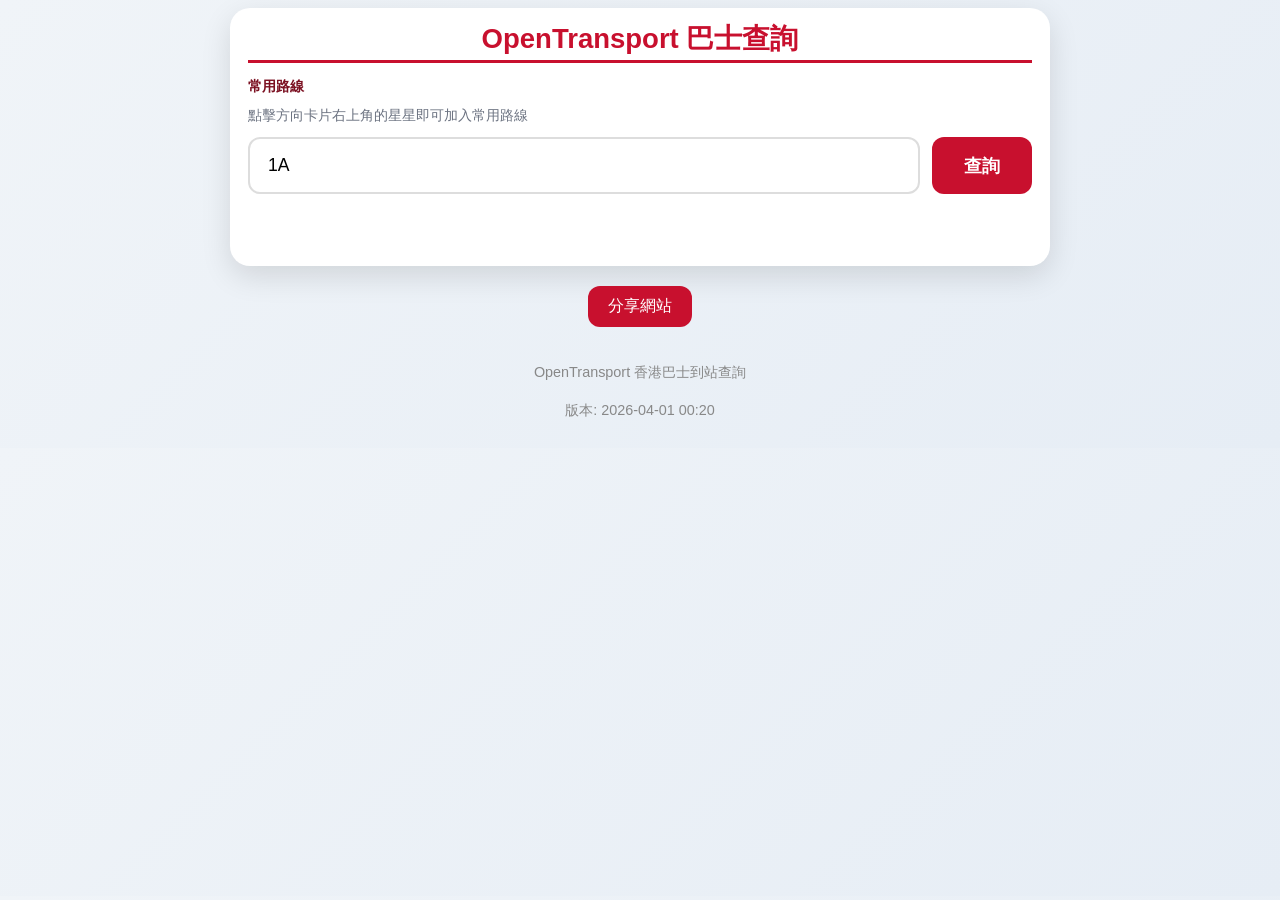
==== index.html @ a84aaad0 "階段6,大改 附近站點顯示邏輯框架全改" ====
<!DOCTYPE html>
<html lang="zh-HK">
<head>
    <meta charset="UTF-8">
    <meta name="viewport" content="width=device-width, initial-scale=1.0">
    <meta name="description" content="香港巴士到站查詢網站，支援 KMB、CTB、NLB、GMB，並提供 GPS、常用路線與站點資訊功能。">
    <meta name="keywords" content="香港巴士, KMB, CTB, NLB, GMB, 到站時間, ETA, 巴士查詢">
    <meta name="theme-color" content="#c8102e">
    <title>香港巴士到站查詢 | OpenTransport</title>

    <script>
        if (window.location.protocol !== "file:") {
            document.write('<link rel="manifest" href="manifest.json?v=20260401-0020">');
        }
    </script>
    <link rel="icon" href="https://cdn-icons-png.flaticon.com/512/3098/3098090.png" type="image/png">
    <meta name="apple-mobile-web-app-capable" content="yes">
    <meta name="apple-mobile-web-app-status-bar-style" content="default">
    <meta name="apple-mobile-web-app-title" content="香港巴士到站">

    <link rel="stylesheet" href="style.css?v=20260401-0020">
</head>
<body>
    <div class="container">
        <header class="header">
            <h1>OpenTransport 巴士查詢</h1>
        </header>

        <section class="quick-routes" aria-label="常用路線">
            <div class="quick-routes-header">
                <p class="quick-routes-title">常用路線</p>
                <p id="favoriteRoutesNotice" class="quick-routes-feedback" aria-live="polite"></p>
            </div>
            <div id="favoriteRoutesList" class="quick-routes-list"></div>
        </section>

        <div class="search-box">
            <div class="input-group">
                <input
                    type="text"
                    id="routeInput"
                    placeholder="輸入路線號，例如 1A、24、104"
                    value="1A"
                    onkeyup="if (event.key === 'Enter') searchETA()"
                >
            </div>
            <button onclick="searchETA()" id="searchBtn">查詢</button>
        </div>

        <div id="status" class="status"></div>
        <div id="result" class="result"></div>
    </div>

    <div style="text-align:center; margin:20px 0;">
        <button onclick="shareApp()" style="padding:10px 20px; font-size:1em; background:#c8102e; color:white; border:none; border-radius:12px; cursor:pointer;">
            分享網站
        </button>
    </div>

    <footer class="footer">
        <p>OpenTransport 香港巴士到站查詢</p>
        <p>版本: <span id="app-version"></span></p>
    </footer>

    <div
        id="stopInfoModal"
        class="stop-info-modal"
        aria-hidden="true"
        role="dialog"
        aria-modal="true"
        aria-labelledby="stopInfoModalTitle"
        onclick="handleStopInfoModalBackdrop(event)"
    >
        <div class="stop-info-modal-dialog">
            <div class="stop-info-modal-header">
                <div class="stop-info-modal-heading">
                    <h2 id="stopInfoModalTitle">此站及附近停靠車號</h2>
                    <p id="stopInfoModalSubtitle" class="stop-info-modal-subtitle" hidden></p>
                </div>
                <button type="button" class="stop-info-modal-close" aria-label="關閉站點資訊" onclick="closeStopInfoModal()">×</button>
            </div>
            <div id="stopInfoModalBody" class="stop-info-modal-body">
                <p class="stop-info-modal-empty">正在整理此站及附近停靠的車號...</p>
            </div>
        </div>
    </div>

    <script src="official-bus-stop-index.js?v=20260401-0020" data-official-stop-index="true"></script>
    <script src="script.js?v=20260401-0020"></script>
    <script src="stable-overrides.js?v=20260401-0020"></script>
    <script>
        document.getElementById("app-version").textContent = "2026-04-01 00:20";

        function shareApp() {
            if (navigator.share) {
                navigator.share({
                    title: "OpenTransport 香港巴士到站查詢",
                    text: "支援 KMB、CTB、NLB、GMB 的香港巴士到站查詢。",
                    url: window.location.href
                });
                return;
            }

            navigator.clipboard.writeText(window.location.href).then(() => {
                alert("已把網站連結複製到剪貼板。");
            });
        }
    </script>
</body>
</html>
---- style.css ----
/* GitHub Learning Project 1 - KMB Bus ETA Stage 2 */
* {
    box-sizing: border-box;
}

body {
    font-family: "Microsoft JhengHei", "Segoe UI", Arial, sans-serif;
    background: linear-gradient(135deg, #f0f4f8, #e6edf5);
    margin: 0;
    padding: 8px 8px 12px;
    color: #333;
    line-height: 1.6;
    overflow-x: hidden;
}

.container {
    max-width: 820px;
    margin: 0 auto;
    background: white;
    padding: 16px 18px 20px;
    border-radius: 20px;
    box-shadow: 0 10px 30px rgba(0, 0, 0, 0.12);
}

/* Header：進一步壓縮標題區，讓主標和下方紅線更靠近。 */
.header {
    text-align: center;
    margin-bottom: 12px;
    padding-bottom: 6px;
    border-bottom: 3px solid #c8102e;
}

h1 {
    color: #c8102e;
    font-size: 1.72em;
    margin: 0;
    line-height: 1.1;
}

.subtitle {
    color: #666;
    font-size: 1.1em;
    margin: 0;
}

/* 搜尋區域 */
.quick-routes {
    margin-bottom: 10px;
}

.quick-routes-header {
    display: flex;
    flex-wrap: wrap;
    align-items: center;
    justify-content: space-between;
    gap: 6px 10px;
    margin-bottom: 6px;
}

.quick-routes-title {
    margin: 0;
    color: #7b1021;
    font-size: 0.9em;
    font-weight: 700;
}

.quick-routes-feedback {
    margin: 0;
    color: #15803d;
    font-size: 0.82em;
    font-weight: 700;
    opacity: 0;
    transform: translateY(-2px);
    transition: opacity 0.18s ease, transform 0.18s ease;
}

.quick-routes-feedback.is-visible {
    opacity: 1;
    transform: translateY(0);
}

/* 常用路線做成可換行的快捷膠囊；真正內容會由 localStorage 動態產生。 */
.quick-routes-list {
    display: flex;
    flex-wrap: wrap;
    gap: 8px;
}

.quick-routes-empty {
    margin: 0;
    width: 100%;
    color: #6b7280;
    font-size: 0.9em;
}

.quick-route-btn {
    padding: 7px 12px;
    border: 1px solid rgba(200, 16, 46, 0.18);
    border-radius: 999px;
    background: #fff6f8;
    color: #b10f29;
    font-size: 0.9em;
    font-weight: 700;
    box-shadow: 0 2px 8px rgba(200, 16, 46, 0.08);
    cursor: pointer;
    transition: transform 0.18s, box-shadow 0.18s, background 0.18s, border-color 0.18s;
}

.quick-route-btn:hover {
    background: #ffecef;
    border-color: rgba(200, 16, 46, 0.28);
    transform: translateY(-1px);
    box-shadow: 0 6px 12px rgba(200, 16, 46, 0.12);
}

.quick-route-btn:active {
    transform: translateY(0);
    box-shadow: 0 2px 6px rgba(200, 16, 46, 0.1);
}

.search-box {
    display: flex;
    flex-wrap: wrap;
    gap: 12px;
    justify-content: center;
    margin-bottom: 18px;
}

.input-group {
    display: flex;
    gap: 10px;
    flex: 1;
    max-width: 100%;
}

input, select {
    padding: 16px 18px;
    font-size: 1.1em;
    border: 2px solid #ddd;
    border-radius: 12px;
    outline: none;
}

input:focus, select:focus {
    border-color: #c8102e;
    box-shadow: 0 0 0 3px rgba(200, 16, 46, 0.15);
}

/* 搜尋列現在只保留路線輸入框，讓輸入區更乾淨也更好點擊。 */
#routeInput {
    flex: 1;
    min-width: 0;
}

button {
    font-family: inherit;
}

#searchBtn {
    padding: 16px 32px;
    font-size: 1.1em;
    font-weight: bold;
    background: #c8102e;
    color: white;
    border: none;
    border-radius: 12px;
    cursor: pointer;
    transition: all 0.3s;
}

#searchBtn:hover {
    background: #a00c24;
    transform: translateY(-2px);
}

/* 狀態列 */
.status {
    text-align: center;
    margin: 8px 0 10px;
    font-size: 0.95em;
    min-height: 24px;
}

/* 結果區域 */
.result {
    text-align: left;
}

.route-shell {
    display: flex;
    flex-direction: column;
    gap: 18px;
}

.selection-panel {
    background: linear-gradient(180deg, #fffdfd 0%, #fff5f7 100%);
    border: 1px solid rgba(200, 16, 46, 0.12);
    border-radius: 20px;
    padding: 18px;
    box-shadow: 0 6px 18px rgba(200, 16, 46, 0.06);
}

.selection-panel-header {
    display: flex;
    flex-wrap: wrap;
    justify-content: space-between;
    align-items: flex-start;
    gap: 10px;
    margin-bottom: 12px;
}

/* 6A：只把上方方向選擇區的 header 壓成更緊湊的單行配置。 */
.selection-panel-header.selection-panel-header-compact {
    justify-content: flex-start;
    align-items: center;
    gap: 8px;
    margin-bottom: 10px;
}

.selection-eyebrow {
    margin: 0 0 6px 0;
    color: #c8102e;
    font-size: 0.95em;
    font-weight: 700;
}

.selection-title {
    margin: 0;
    color: #c8102e;
    font-size: 1.8em;
    line-height: 1.2;
}

.selection-subtitle {
    margin: 8px 0 0 0;
    color: #666;
}

/* GPS 區改成同一排，按鈕放左邊、說明文字放右邊，讓上方區塊更緊湊。 */
.panel-actions {
    display: flex;
    flex-direction: row;
    align-items: center;
    justify-content: flex-start;
    gap: 8px;
    width: 100%;
    max-width: 100%;
}

.location-btn {
    /* 6A：GPS 按鈕再縮小一些，並強化立體陰影與按壓回饋。 */
    width: 48px;
    height: 48px;
    padding: 0;
    border: 1px solid #b8c2cf;
    border-radius: 999px;
    background: linear-gradient(180deg, #f8fafc 0%, #d2d8e1 100%);
    color: #475569;
    cursor: pointer;
    font-size: 0.82em;
    font-weight: 700;
    letter-spacing: 0.03em;
    box-shadow: 0 7px 14px rgba(148, 163, 184, 0.32), inset 0 1px 0 rgba(255, 255, 255, 0.85);
    transition: background 0.2s, transform 0.15s, color 0.2s, box-shadow 0.15s, border-color 0.2s;
    flex-shrink: 0;
}

.location-btn:hover {
    background: linear-gradient(180deg, #eef2f7 0%, #c9d2de 100%);
    transform: translateY(-1px);
    box-shadow: 0 9px 16px rgba(148, 163, 184, 0.34), inset 0 1px 0 rgba(255, 255, 255, 0.88);
}

.location-btn:active {
    transform: translateY(2px) scale(0.98);
    box-shadow: 0 3px 8px rgba(148, 163, 184, 0.25), inset 0 2px 4px rgba(0, 0, 0, 0.08);
}

.location-btn.is-active {
    background: linear-gradient(180deg, #5af58f 0%, #22c55e 100%);
    border-color: #1da94f;
    color: white;
    box-shadow: 0 8px 16px rgba(34, 197, 94, 0.34), inset 0 1px 0 rgba(255, 255, 255, 0.35);
}

.location-note {
    margin: 0;
    color: #666;
    font-size: 0.9em;
    line-height: 1.3;
    text-align: left;
    display: flex;
    align-items: center;
    gap: 6px;
    min-width: 0;
}

.location-note::before {
    content: "📍";
    flex-shrink: 0;
}

.selection-hint,
.selection-error,
.direction-empty,
.eta-empty {
    text-align: center;
    color: #666;
}

.variant-groups {
    display: flex;
    flex-direction: column;
    gap: 10px;
}

.variant-group {
    display: flex;
    flex-direction: column;
    gap: 8px;
}

.variant-group-header {
    display: flex;
    flex-wrap: wrap;
    justify-content: space-between;
    align-items: center;
    gap: 10px;
}

.variant-group-title-row {
    display: flex;
    flex-wrap: wrap;
    align-items: center;
    gap: 10px;
}

.variant-group-title {
    margin: 0;
    font-size: 1.02em;
    color: #333;
}

.variant-group-subtitle {
    margin: 0;
    color: #666;
    font-size: 0.88em;
}

.variant-grid {
    display: grid;
    grid-template-columns: repeat(auto-fit, minmax(210px, 1fr));
    gap: 8px;
}

.variant-card-shell {
    position: relative;
}

.variant-card {
    width: 100%;
    text-align: left;
    /* 收藏星星固定在右上角，所以卡片右上預留空間避免文字被蓋住。 */
    padding: 16px 42px 10px 11px;
    border: 1px solid rgba(15, 23, 42, 0.1);
    border-radius: 16px;
    background: white;
    color: #222;
    cursor: pointer;
    box-shadow: 0 5px 14px rgba(15, 23, 42, 0.05);
    transition: transform 0.2s, box-shadow 0.2s, border-color 0.2s, background 0.2s;
}

.variant-card:hover {
    transform: translateY(-2px);
    box-shadow: 0 10px 20px rgba(15, 23, 42, 0.08);
}

.variant-card.is-selected {
    color: white;
    box-shadow: 0 12px 24px rgba(15, 23, 42, 0.16);
}

/* 星星按鈕獨立於卡片按鈕之外，避免影響整張方向卡片原本的點擊行為。 */
.favorite-route-btn {
    position: absolute;
    top: 8px;
    right: 8px;
    z-index: 1;
    width: 29px;
    height: 29px;
    border: 1px solid rgba(148, 163, 184, 0.24);
    border-radius: 999px;
    background: rgba(255, 255, 255, 0.94);
    color: #94a3b8;
    font-size: 1.08em;
    line-height: 1;
    display: inline-flex;
    align-items: center;
    justify-content: center;
    cursor: pointer;
    box-shadow: 0 4px 10px rgba(15, 23, 42, 0.08);
    transition: transform 0.16s ease, box-shadow 0.16s ease, color 0.16s ease, background 0.16s ease, border-color 0.16s ease;
}

.favorite-route-btn:hover {
    color: #facc15;
    background: #fffdf4;
    border-color: rgba(250, 204, 21, 0.35);
    transform: translateY(-1px) scale(1.06);
    box-shadow: 0 6px 14px rgba(15, 23, 42, 0.12);
}

.favorite-route-btn:active {
    transform: scale(0.88);
    box-shadow: 0 2px 6px rgba(15, 23, 42, 0.1);
}

.favorite-route-btn.is-active {
    color: #facc15;
    border-color: rgba(250, 204, 21, 0.45);
    background: #fffbea;
}

/* 方向卡片改成三欄：起點 / 中央箭頭區 / 終點，讓「前往」能穩定置中在箭頭上方。 */
.variant-route {
    display: grid;
    grid-template-columns: minmax(0, 1fr) auto minmax(0, 1fr);
    align-items: center;
    gap: 7px;
    min-height: 40px;
}

.variant-route-origin,
.variant-route-destination {
    font-size: 0.9em;
    font-weight: 700;
    line-height: 1.25;
    word-break: break-word;
}

.variant-route-origin {
    text-align: right;
}

.variant-route-destination {
    text-align: left;
}

.variant-route-connector {
    display: flex;
    flex-direction: column;
    align-items: center;
    gap: 1px;
    min-width: 52px;
}

.variant-route-label {
    font-size: 0.63em;
    font-weight: 700;
    color: #8a8f98;
    letter-spacing: 0.08em;
}

.variant-route-arrow {
    font-size: 1.16em;
    line-height: 1;
}

/* 公司標籤已移到群組標題，卡片本身改用邊框與重點字色保留公司色彩。 */
.variant-card.is-kmb {
    border-color: rgba(200, 16, 46, 0.18);
}

.variant-card.is-ctb {
    border-color: rgba(11, 99, 201, 0.18);
}

.variant-card.is-nlb {
    border-color: rgba(46, 139, 87, 0.2);
}

.variant-card.is-gmb {
    border-color: rgba(27, 111, 58, 0.22);
}

.variant-card.is-kmb .variant-route-arrow {
    color: #c8102e;
}

.variant-card.is-ctb .variant-route-arrow {
    color: #0b63c9;
}

.variant-card.is-nlb .variant-route-arrow {
    color: #2e8b57;
}

.variant-card.is-gmb .variant-route-arrow {
    color: #1b6f3a;
}

.variant-card.is-selected.is-kmb {
    background: linear-gradient(135deg, #c8102e, #9f0c24);
    border-color: #c8102e;
}

.variant-card.is-selected.is-ctb {
    background: linear-gradient(135deg, #0b63c9, #084b98);
    border-color: #0b63c9;
}

.variant-card.is-selected.is-nlb {
    background: linear-gradient(135deg, #2e8b57, #236b42);
    border-color: #2e8b57;
}

.variant-card.is-selected.is-gmb {
    background: linear-gradient(135deg, #1b6f3a, #15572d);
    border-color: #1b6f3a;
}

.variant-card.is-selected .variant-route {
    color: white;
}

.variant-card.is-selected .variant-route-label {
    color: rgba(255, 255, 255, 0.82);
}

.variant-card.is-selected .variant-route-arrow {
    color: white;
}

.inline-chip {
    display: inline-flex;
    align-items: center;
    justify-content: center;
    padding: 5px 10px;
    border-radius: 999px;
    background: rgba(200, 16, 46, 0.12);
    color: #c8102e;
    font-size: 0.85em;
    font-weight: 700;
}

.inline-chip.subtle {
    background: #f3f4f6;
    color: #666;
}

.inline-chip.company-chip.is-kmb {
    background: rgba(200, 16, 46, 0.14);
    color: #c8102e;
}

.inline-chip.company-chip.is-ctb {
    background: rgba(0, 102, 204, 0.12);
    color: #0b63c9;
}

.inline-chip.company-chip.is-nlb {
    background: rgba(46, 139, 87, 0.14);
    color: #2e8b57;
}

.inline-chip.company-chip.is-gmb {
    background: rgba(27, 111, 58, 0.14);
    color: #1b6f3a;
}

.variant-card.is-selected .inline-chip.subtle {
    background: rgba(255, 255, 255, 0.2);
    color: white;
}

.stop {
    background: white;
    padding: 0;
    margin-bottom: 0;
    border-radius: 14px;
    border-left: 7px solid #c8102e;
    box-shadow: 0 4px 14px rgba(0, 0, 0, 0.05);
    overflow: hidden;
}

.stop:hover {
    transform: none;
}

.stop-list {
    display: flex;
    flex-direction: column;
    gap: 14px;
}

.stop-header {
    display: flex;
    align-items: stretch;
    gap: 10px;
    padding-right: 14px;
}

.stop-toggle {
    flex: 1;
    min-width: 0;
    display: flex;
    align-items: center;
    justify-content: space-between;
    gap: 14px;
    padding: 18px 20px;
    border: none;
    background: transparent;
    text-align: left;
    cursor: pointer;
}

.stop-toggle:hover {
    background: #fff7f8;
}

.stop-toggle-main {
    display: flex;
    flex-direction: column;
    gap: 4px;
    min-width: 0;
}

.stop-index {
    color: #c8102e;
    font-size: 0.9em;
    font-weight: 700;
}

.stop-name {
    color: #222;
    font-size: 1.15em;
    font-weight: 700;
}

.stop-name-row {
    display: flex;
    flex-wrap: wrap;
    align-items: center;
    gap: 8px;
}

.inline-chip.location-chip {
    background: #fff1f3;
    color: #c8102e;
}

.stop-info-btn {
    width: 34px;
    height: 34px;
    align-self: center;
    border: 1px solid #d3dae6;
    border-radius: 999px;
    background: #f8fafc;
    color: #6b7280;
    font-size: 1em;
    font-weight: 700;
    line-height: 1;
    display: inline-flex;
    align-items: center;
    justify-content: center;
    cursor: pointer;
    transition: color 0.18s ease, border-color 0.18s ease, background 0.18s ease, transform 0.18s ease, box-shadow 0.18s ease;
    flex-shrink: 0;
}

.stop-info-btn:hover {
    color: #0b63c9;
    border-color: rgba(11, 99, 201, 0.35);
    background: #eef6ff;
    transform: translateY(-1px);
    box-shadow: 0 6px 14px rgba(11, 99, 201, 0.12);
}

.stop-info-btn:active {
    transform: translateY(0);
    box-shadow: 0 2px 8px rgba(11, 99, 201, 0.1);
}

.stop-chevron {
    color: #c8102e;
    font-size: 1.4em;
    transition: transform 0.2s;
    flex-shrink: 0;
}

.stop-chevron.is-open {
    transform: rotate(180deg);
}

.stop-eta-panel {
    border-top: 1px solid #f0d8dd;
    padding: 0 20px 18px;
}

.eta-stack {
    display: flex;
    flex-direction: column;
    gap: 12px;
    padding-top: 16px;
}

.eta-row {
    background: #f8f9fa;
    border-radius: 14px;
    padding: 14px 16px;
}

.eta-main {
    display: flex;
    flex-wrap: wrap;
    align-items: baseline;
    gap: 8px;
}

.eta-destination {
    color: #555;
    font-size: 1.02em;
}

.eta-meta-line {
    margin-top: 6px;
    color: #777;
    font-size: 0.95em;
}

.eta {
    font-size: 1.85em;
    font-weight: bold;
    color: #c8102e;
    margin-right: 10px;
}

.retry-btn {
    padding: 12px 18px;
    border: 1px solid #c8102e;
    border-radius: 12px;
    background: white;
    color: #c8102e;
    cursor: pointer;
    font-size: 0.98em;
    font-weight: 700;
    transition: background 0.2s, transform 0.2s;
}

.retry-btn:hover {
    background: #fff1f3;
    transform: translateY(-1px);
}

.loading {
    text-align: center;
    padding: 40px 20px;
    color: #666;
    font-size: 1.1em;
}

.loading::after {
    content: " 🚌";
    animation: busMove 1.5s infinite;
}

@keyframes busMove {
    0%, 100% { transform: translateX(0); }
    50% { transform: translateX(15px); }
}

body.has-modal-open {
    overflow: hidden;
}

.stop-info-modal {
    position: fixed;
    inset: 0;
    display: none;
    align-items: center;
    justify-content: center;
    padding: 20px;
    background: rgba(15, 23, 42, 0.56);
    z-index: 2000;
}

.stop-info-modal.is-open {
    display: flex;
}

.stop-info-modal-dialog {
    width: min(520px, 100%);
    max-height: min(78vh, 620px);
    display: flex;
    flex-direction: column;
    background: white;
    border-radius: 22px;
    box-shadow: 0 28px 60px rgba(15, 23, 42, 0.28);
    overflow: hidden;
}

.stop-info-modal-header {
    display: flex;
    align-items: flex-start;
    justify-content: space-between;
    gap: 14px;
    padding: 18px 20px 12px;
    border-bottom: 1px solid rgba(15, 23, 42, 0.08);
}

.stop-info-modal-heading h2 {
    margin: 0;
    color: #111827;
    font-size: 1.2em;
}

.stop-info-modal-subtitle {
    margin: 6px 0 0;
    color: #6b7280;
    font-size: 0.92em;
}

.stop-info-modal-close {
    width: 38px;
    height: 38px;
    border: 1px solid #e5e7eb;
    border-radius: 999px;
    background: #f8fafc;
    color: #475569;
    font-size: 1.4em;
    line-height: 1;
    display: inline-flex;
    align-items: center;
    justify-content: center;
    cursor: pointer;
    transition: background 0.18s ease, color 0.18s ease, transform 0.18s ease;
    flex-shrink: 0;
}

.stop-info-modal-close:hover {
    background: #eef2f7;
    color: #111827;
    transform: translateY(-1px);
}

.stop-info-modal-body {
    padding: 18px 20px 20px;
    overflow: auto;
}

.stop-info-section + .stop-info-section {
    margin-top: 18px;
}

.stop-info-section-header {
    margin-bottom: 10px;
}

.stop-info-section-title {
    margin: 0;
    color: #111827;
    font-size: 1em;
}

.stop-info-modal-empty {
    margin: 0;
    color: #6b7280;
    text-align: center;
    font-size: 0.98em;
}

.stop-info-modal-empty.is-loading {
    color: #475569;
}

.stop-info-route-list {
    display: grid;
    grid-template-columns: repeat(auto-fit, minmax(140px, 1fr));
    gap: 10px;
}

.stop-info-nearby-stop-card {
    padding: 12px;
    border: 1px solid rgba(148, 163, 184, 0.18);
    border-radius: 16px;
    background: #f8fafc;
}

.stop-info-nearby-stop-card + .stop-info-nearby-stop-card {
    margin-top: 10px;
}

.stop-info-nearby-stop-header {
    display: flex;
    flex-wrap: wrap;
    align-items: center;
    justify-content: space-between;
    gap: 6px 10px;
    margin-bottom: 10px;
}

.stop-info-nearby-stop-name {
    color: #111827;
    font-weight: 700;
}

.stop-info-nearby-stop-meta {
    color: #64748b;
    font-size: 0.9em;
}

.stop-info-route-btn {
    min-height: 72px;
    padding: 12px 14px;
    border: 1px solid rgba(11, 99, 201, 0.14);
    border-radius: 14px;
    background: linear-gradient(180deg, #ffffff 0%, #f8fbff 100%);
    color: #0b63c9;
    font-size: 1.02em;
    font-weight: 700;
    display: flex;
    flex-direction: column;
    align-items: flex-start;
    justify-content: flex-start;
    gap: 6px;
    text-align: left;
    cursor: pointer;
    box-shadow: 0 6px 14px rgba(11, 99, 201, 0.08);
    transition: transform 0.18s ease, box-shadow 0.18s ease, border-color 0.18s ease, background 0.18s ease;
}

.stop-info-route-btn .company-chip {
    flex-shrink: 0;
}

.stop-info-route-company-group {
    display: inline-flex;
    align-items: center;
    gap: 6px;
    flex-wrap: wrap;
}

.company-chip.is-neutral {
    background: rgba(15, 23, 42, 0.08);
    color: #334155;
}

.stop-info-route-main {
    display: flex;
    align-items: center;
    gap: 10px;
    width: 100%;
}

.stop-info-route-code {
    color: #0f172a;
    line-height: 1.15;
}

.stop-info-route-destination {
    color: #475569;
    font-size: 0.88em;
    font-weight: 600;
    line-height: 1.35;
}

.stop-info-route-btn:hover {
    transform: translateY(-2px);
    border-color: rgba(11, 99, 201, 0.28);
    background: linear-gradient(180deg, #f8fbff 0%, #edf5ff 100%);
    box-shadow: 0 10px 18px rgba(11, 99, 201, 0.14);
}

.stop-info-route-btn:active {
    transform: translateY(0);
    box-shadow: 0 4px 10px rgba(11, 99, 201, 0.12);
}

/* Footer */
.footer {
    text-align: center;
    margin-top: 34px;
    color: #888;
    font-size: 0.9em;
}

/* 6A：手機版把快捷路線、GPS 區與方向卡片一起收斂，避免橫向捲動。 */
@media (max-width: 600px) {
    body {
        padding: 0;
    }

    .input-group {
        width: 100%;
    }

    input, select, #searchBtn {
        width: 100%;
    }

    .container {
        width: 100%;
        border-radius: 0;
        padding: 12px 12px 18px;
        box-shadow: none;
    }

    .header {
        margin-bottom: 10px;
        padding-bottom: 5px;
    }

    h1 {
        font-size: 1.48em;
    }

    .quick-routes {
        margin-bottom: 10px;
    }

    .quick-routes-header {
        align-items: flex-start;
    }

    .quick-routes-feedback {
        width: 100%;
        font-size: 0.8em;
    }

    .quick-routes-list {
        gap: 7px;
    }

    .quick-route-btn {
        min-width: calc(25% - 6px);
        padding: 8px 10px;
        font-size: 0.88em;
    }

    .search-box {
        gap: 10px;
        margin-bottom: 16px;
    }

    #routeInput {
        padding: 14px 16px;
        font-size: 1em;
    }

    #searchBtn {
        padding: 14px 20px;
        font-size: 1em;
    }

    .selection-panel {
        padding: 14px 12px;
        border-radius: 16px;
    }

    .selection-panel-header {
        gap: 6px;
        margin-bottom: 8px;
    }

    .selection-panel-header.selection-panel-header-compact {
        align-items: flex-start;
    }

    .panel-actions {
        align-items: flex-start;
        gap: 8px;
    }

    .location-btn {
        width: 46px;
        height: 46px;
        font-size: 0.78em;
    }

    .location-note {
        flex: 1;
        font-size: 0.86em;
        line-height: 1.25;
        padding-top: 2px;
    }

    .variant-groups {
        gap: 8px;
    }

    .variant-group-header {
        gap: 8px;
    }

    .variant-group-title {
        font-size: 0.98em;
    }

    .variant-group-subtitle {
        font-size: 0.84em;
    }

    .variant-grid {
        grid-template-columns: 1fr;
        gap: 8px;
    }

    .variant-card {
        padding: 15px 38px 11px 10px;
        border-radius: 14px;
    }

    .favorite-route-btn {
        top: 7px;
        right: 7px;
        width: 28px;
        height: 28px;
        font-size: 1em;
    }

    .variant-route {
        gap: 6px;
        min-height: 38px;
    }

    .variant-route-origin,
    .variant-route-destination {
        font-size: 0.88em;
    }

    .variant-route-label {
        font-size: 0.61em;
    }

    .variant-route-arrow {
        font-size: 1.08em;
    }

    .selection-title {
        font-size: 1.28em;
    }

    .stop-header {
        gap: 8px;
        padding-right: 10px;
    }

    .stop-toggle {
        align-items: flex-start;
        padding: 16px 14px;
    }

    .stop-info-btn {
        width: 32px;
        height: 32px;
        margin-top: 14px;
    }

    .stop-eta-panel {
        padding: 0 14px 14px;
    }

    .stop-info-modal {
        padding: 12px;
    }

    .stop-info-modal-header {
        padding: 16px 16px 10px;
    }

    .stop-info-modal-body {
        padding: 16px;
    }

    .stop-info-nearby-stop-card {
        padding: 10px;
    }

    .stop-info-nearby-stop-header {
        align-items: flex-start;
    }

    .stop-info-route-list {
        grid-template-columns: repeat(2, minmax(0, 1fr));
    }

    .stop-info-route-btn {
        min-height: 64px;
        padding: 10px 12px;
        gap: 8px;
    }
}
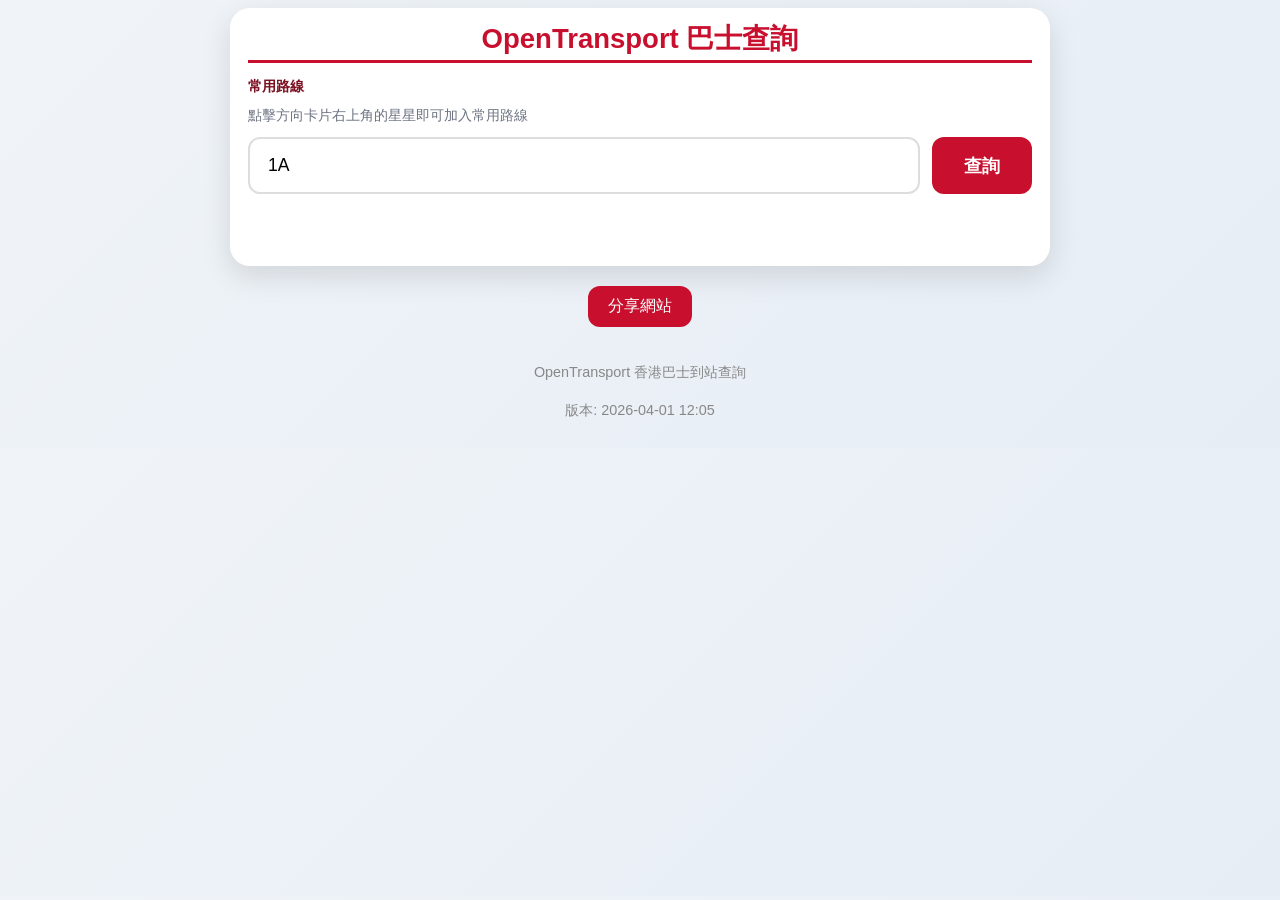
==== commit df0d04b0: "階段6 GPS彈窗問題 bug fixed" ====
--- a/index.html
+++ b/index.html
@@ -10,7 +10,7 @@
 
     <script>
         if (window.location.protocol !== "file:") {
-            document.write('<link rel="manifest" href="manifest.json?v=20260401-0020">');
+            document.write('<link rel="manifest" href="manifest.json?v=20260401-1205">');
         }
     </script>
     <link rel="icon" href="https://cdn-icons-png.flaticon.com/512/3098/3098090.png" type="image/png">
@@ -18,7 +18,7 @@
     <meta name="apple-mobile-web-app-status-bar-style" content="default">
     <meta name="apple-mobile-web-app-title" content="香港巴士到站">
 
-    <link rel="stylesheet" href="style.css?v=20260401-0020">
+    <link rel="stylesheet" href="style.css?v=20260401-1205">
 </head>
 <body>
     <div class="container">
@@ -85,11 +85,11 @@
         </div>
     </div>
 
-    <script src="official-bus-stop-index.js?v=20260401-0020" data-official-stop-index="true"></script>
-    <script src="script.js?v=20260401-0020"></script>
-    <script src="stable-overrides.js?v=20260401-0020"></script>
+    <script src="official-bus-stop-index.js?v=20260401-1205" data-official-stop-index="true"></script>
+    <script src="script.js?v=20260401-1205"></script>
+    <script src="stable-overrides.js?v=20260401-1205"></script>
     <script>
-        document.getElementById("app-version").textContent = "2026-04-01 00:20";
+        document.getElementById("app-version").textContent = "2026-04-01 12:05";
 
         function shareApp() {
             if (navigator.share) {
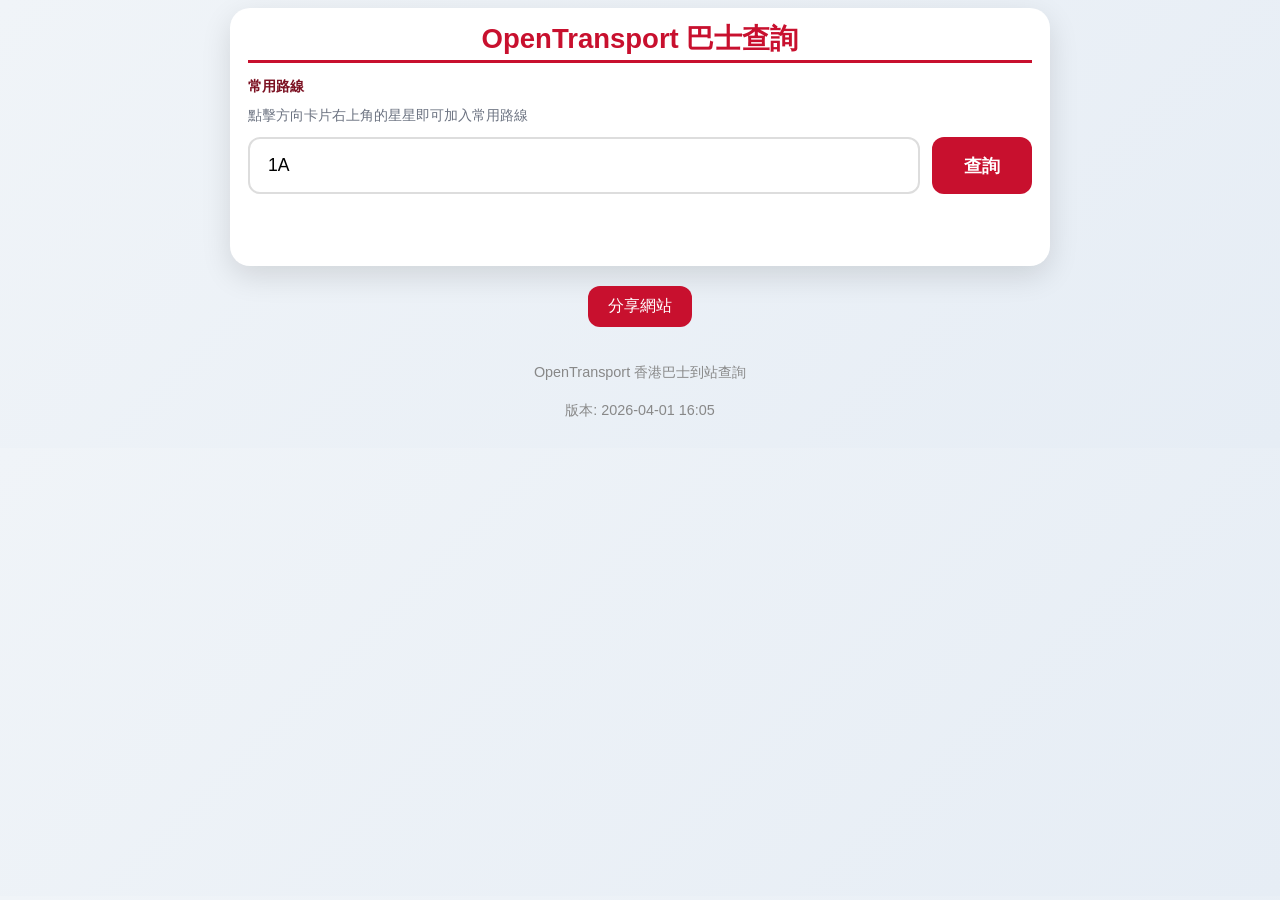
==== commit d24466e4: "階段6 滾動定位最近車站 滾動定位最近車站" ====
--- a/index.html
+++ b/index.html
@@ -10,7 +10,10 @@
 
     <script>
         if (window.location.protocol !== "file:") {
-            document.write('<link rel="manifest" href="manifest.json?v=20260401-1205">');
+            const manifestLink = document.createElement("link");
+            manifestLink.rel = "manifest";
+            manifestLink.href = "manifest.json?v=20260401-1605";
+            document.head.appendChild(manifestLink);
         }
     </script>
     <link rel="icon" href="https://cdn-icons-png.flaticon.com/512/3098/3098090.png" type="image/png">
@@ -18,7 +21,7 @@
     <meta name="apple-mobile-web-app-status-bar-style" content="default">
     <meta name="apple-mobile-web-app-title" content="香港巴士到站">
 
-    <link rel="stylesheet" href="style.css?v=20260401-1205">
+    <link rel="stylesheet" href="style.css?v=20260401-1605">
 </head>
 <body>
     <div class="container">
@@ -85,11 +88,11 @@
         </div>
     </div>
 
-    <script src="official-bus-stop-index.js?v=20260401-1205" data-official-stop-index="true"></script>
-    <script src="script.js?v=20260401-1205"></script>
-    <script src="stable-overrides.js?v=20260401-1205"></script>
+    <script src="official-bus-stop-index.js?v=20260401-1605" data-official-stop-index="true"></script>
+    <script src="script.js?v=20260401-1605"></script>
+    <script src="stable-overrides.js?v=20260401-1605"></script>
     <script>
-        document.getElementById("app-version").textContent = "2026-04-01 12:05";
+        document.getElementById("app-version").textContent = "2026-04-01 16:05";
 
         function shareApp() {
             if (navigator.share) {
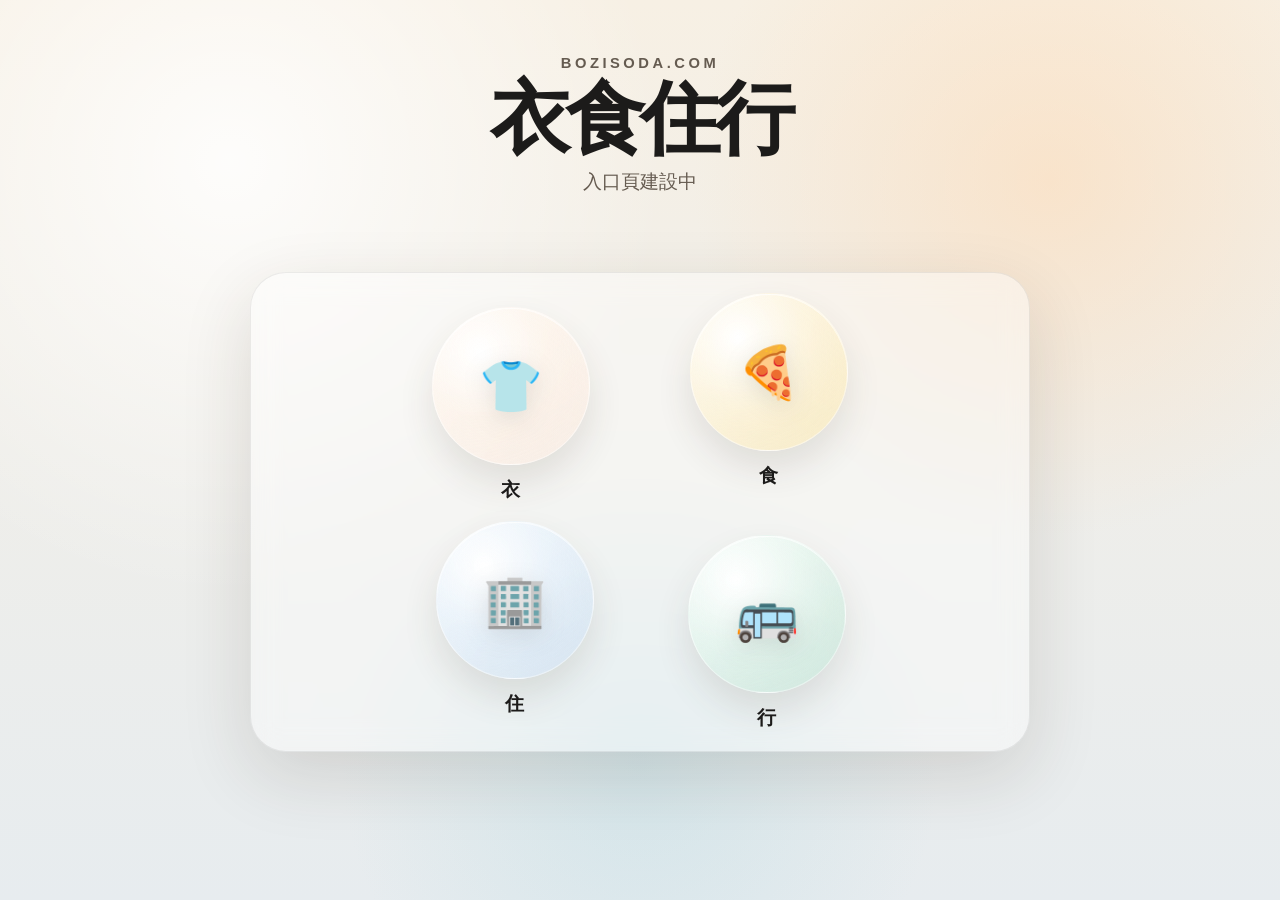
==== commit e849b89f: "build homepage navigation prototype with travel submenu and bus link build homepage navigation proto" ====
--- a/index.html
+++ b/index.html
@@ -3,111 +3,58 @@
 <head>
     <meta charset="UTF-8">
     <meta name="viewport" content="width=device-width, initial-scale=1.0">
-    <meta name="description" content="香港巴士到站查詢網站，支援 KMB、CTB、NLB、GMB，並提供 GPS、常用路線與站點資訊功能。">
-    <meta name="keywords" content="香港巴士, KMB, CTB, NLB, GMB, 到站時間, ETA, 巴士查詢">
-    <meta name="theme-color" content="#c8102e">
-    <title>香港巴士到站查詢 | OpenTransport</title>
-
-    <script>
-        if (window.location.protocol !== "file:") {
-            const manifestLink = document.createElement("link");
-            manifestLink.rel = "manifest";
-            manifestLink.href = "manifest.json?v=20260401-1605";
-            document.head.appendChild(manifestLink);
-        }
-    </script>
-    <link rel="icon" href="https://cdn-icons-png.flaticon.com/512/3098/3098090.png" type="image/png">
-    <meta name="apple-mobile-web-app-capable" content="yes">
-    <meta name="apple-mobile-web-app-status-bar-style" content="default">
-    <meta name="apple-mobile-web-app-title" content="香港巴士到站">
-
-    <link rel="stylesheet" href="style.css?v=20260401-1605">
+    <meta name="description" content="bozisoda.com 衣食住行入口頁。">
+    <meta name="theme-color" content="#f3ecdf">
+    <title>bozisoda.com | 衣食住行</title>
+    <link rel="stylesheet" href="home.css?v=20260413-2">
 </head>
 <body>
-    <div class="container">
-        <header class="header">
-            <h1>OpenTransport 巴士查詢</h1>
+    <main class="home-shell">
+        <header class="hero">
+            <p class="hero-site">bozisoda.com</p>
+            <h1 class="hero-title">衣食住行</h1>
+            <p class="hero-subtitle">入口頁建設中</p>
         </header>
 
-        <section class="quick-routes" aria-label="常用路線">
-            <div class="quick-routes-header">
-                <p class="quick-routes-title">常用路線</p>
-                <p id="favoriteRoutesNotice" class="quick-routes-feedback" aria-live="polite"></p>
+        <section class="bubble-stage" aria-label="主分類入口">
+            <div class="bubble-cluster">
+                <button type="button" class="bubble-card bubble-clothing" data-category="clothing" aria-pressed="false">
+                    <span class="bubble-orb" aria-hidden="true">
+                        <span class="bubble-icon">👕</span>
+                    </span>
+                    <span class="bubble-label">衣</span>
+                </button>
+
+                <button type="button" class="bubble-card bubble-food" data-category="food" aria-pressed="false">
+                    <span class="bubble-orb" aria-hidden="true">
+                        <span class="bubble-icon">🍕</span>
+                    </span>
+                    <span class="bubble-label">食</span>
+                </button>
+
+                <button type="button" class="bubble-card bubble-home" data-category="home" aria-pressed="false">
+                    <span class="bubble-orb" aria-hidden="true">
+                        <span class="bubble-icon">🏢</span>
+                    </span>
+                    <span class="bubble-label">住</span>
+                </button>
+
+                <button type="button" class="bubble-card bubble-travel" data-category="travel" aria-pressed="false">
+                    <span class="bubble-orb" aria-hidden="true">
+                        <span class="bubble-icon">🚌</span>
+                    </span>
+                    <span class="bubble-label">行</span>
+                </button>
             </div>
-            <div id="favoriteRoutesList" class="quick-routes-list"></div>
         </section>
 
-        <div class="search-box">
-            <div class="input-group">
-                <input
-                    type="text"
-                    id="routeInput"
-                    placeholder="輸入路線號，例如 1A、24、104"
-                    value="1A"
-                    onkeyup="if (event.key === 'Enter') searchETA()"
-                >
-            </div>
-            <button onclick="searchETA()" id="searchBtn">查詢</button>
-        </div>
-
-        <div id="status" class="status"></div>
-        <div id="result" class="result"></div>
-    </div>
-
-    <div style="text-align:center; margin:20px 0;">
-        <button onclick="shareApp()" style="padding:10px 20px; font-size:1em; background:#c8102e; color:white; border:none; border-radius:12px; cursor:pointer;">
-            分享網站
-        </button>
-    </div>
-
-    <footer class="footer">
-        <p>OpenTransport 香港巴士到站查詢</p>
-        <p>版本: <span id="app-version"></span></p>
-    </footer>
-
-    <div
-        id="stopInfoModal"
-        class="stop-info-modal"
-        aria-hidden="true"
-        role="dialog"
-        aria-modal="true"
-        aria-labelledby="stopInfoModalTitle"
-        onclick="handleStopInfoModalBackdrop(event)"
-    >
-        <div class="stop-info-modal-dialog">
-            <div class="stop-info-modal-header">
-                <div class="stop-info-modal-heading">
-                    <h2 id="stopInfoModalTitle">此站及附近停靠車號</h2>
-                    <p id="stopInfoModalSubtitle" class="stop-info-modal-subtitle" hidden></p>
-                </div>
-                <button type="button" class="stop-info-modal-close" aria-label="關閉站點資訊" onclick="closeStopInfoModal()">×</button>
-            </div>
-            <div id="stopInfoModalBody" class="stop-info-modal-body">
-                <p class="stop-info-modal-empty">正在整理此站及附近停靠的車號...</p>
-            </div>
-        </div>
-    </div>
-
-    <script src="official-bus-stop-index.js?v=20260401-1605" data-official-stop-index="true"></script>
-    <script src="script.js?v=20260401-1605"></script>
-    <script src="stable-overrides.js?v=20260401-1605"></script>
-    <script>
-        document.getElementById("app-version").textContent = "2026-04-01 16:05";
-
-        function shareApp() {
-            if (navigator.share) {
-                navigator.share({
-                    title: "OpenTransport 香港巴士到站查詢",
-                    text: "支援 KMB、CTB、NLB、GMB 的香港巴士到站查詢。",
-                    url: window.location.href
-                });
-                return;
-            }
-
-            navigator.clipboard.writeText(window.location.href).then(() => {
-                alert("已把網站連結複製到剪貼板。");
-            });
-        }
-    </script>
+        <section
+            id="secondaryBubbleStage"
+            class="secondary-stage"
+            aria-label="二級入口"
+            aria-hidden="true"
+        ></section>
+    </main>
+    <script src="home.js?v=20260413-1"></script>
 </body>
 </html>
--- a/home.css
+++ b/home.css
@@ -0,0 +1,380 @@
+:root {
+    color-scheme: light;
+    --bg-top: #f7f0e4;
+    --bg-bottom: #e7ecef;
+    --text: #1c1b1a;
+    --muted: #655b50;
+    --panel: rgba(255, 255, 255, 0.4);
+    --line: rgba(28, 27, 26, 0.08);
+    --shadow: 0 24px 70px rgba(54, 42, 28, 0.14);
+}
+
+* {
+    box-sizing: border-box;
+}
+
+html,
+body {
+    min-height: 100%;
+}
+
+body {
+    margin: 0;
+    font-family: "Segoe UI", "Noto Sans TC", sans-serif;
+    color: var(--text);
+    background:
+        radial-gradient(circle at 18% 18%, rgba(255, 255, 255, 0.85), transparent 34%),
+        radial-gradient(circle at 82% 20%, rgba(255, 213, 170, 0.45), transparent 28%),
+        radial-gradient(circle at 50% 85%, rgba(171, 214, 224, 0.34), transparent 30%),
+        linear-gradient(180deg, var(--bg-top) 0%, var(--bg-bottom) 100%);
+}
+
+.home-shell {
+    min-height: 100vh;
+    display: grid;
+    place-items: center;
+    gap: 32px;
+    padding: 32px 20px 48px;
+}
+
+.hero {
+    text-align: center;
+}
+
+.hero-site {
+    margin: 0 0 10px;
+    font-size: 0.92rem;
+    font-weight: 700;
+    letter-spacing: 0.24em;
+    text-transform: uppercase;
+    color: var(--muted);
+}
+
+.hero-title {
+    margin: 0;
+    font-size: clamp(2.6rem, 8vw, 5rem);
+    line-height: 0.96;
+    letter-spacing: -0.06em;
+}
+
+.hero-subtitle {
+    margin: 12px 0 0;
+    font-size: clamp(1rem, 2.6vw, 1.2rem);
+    color: var(--muted);
+}
+
+.bubble-stage {
+    width: min(100%, 780px);
+    display: flex;
+    justify-content: center;
+}
+
+.bubble-cluster {
+    width: 100%;
+    display: grid;
+    grid-template-columns: repeat(2, minmax(128px, 220px));
+    justify-content: center;
+    justify-items: center;
+    gap: 30px 18px;
+    padding: 28px 18px;
+    border: 1px solid var(--line);
+    border-radius: 36px;
+    background: var(--panel);
+    backdrop-filter: blur(14px);
+    box-shadow: var(--shadow);
+}
+
+.bubble-card {
+    --lift-x: 0px;
+    --lift-y: 0px;
+    --float-distance: -8px;
+    --card-scale: 1;
+    width: min(100%, 180px);
+    display: flex;
+    flex-direction: column;
+    align-items: center;
+    gap: 12px;
+    padding: 0;
+    border: 0;
+    background: transparent;
+    color: inherit;
+    font: inherit;
+    cursor: pointer;
+    transform: translate(var(--lift-x), var(--lift-y)) scale(var(--card-scale));
+    transition:
+        transform 220ms ease,
+        opacity 220ms ease,
+        filter 220ms ease;
+}
+
+.bubble-orb {
+    width: clamp(120px, 25vw, 158px);
+    aspect-ratio: 1;
+    display: grid;
+    place-items: center;
+    border-radius: 999px;
+    border: 1px solid rgba(255, 255, 255, 0.5);
+    background:
+        radial-gradient(circle at 30% 28%, rgba(255, 255, 255, 0.95), rgba(255, 255, 255, 0.18) 42%, rgba(255, 255, 255, 0.08) 100%),
+        linear-gradient(160deg, rgba(255, 255, 255, 0.45), rgba(255, 255, 255, 0.12));
+    box-shadow:
+        inset 0 1px 0 rgba(255, 255, 255, 0.7),
+        inset 0 -10px 24px rgba(255, 255, 255, 0.18),
+        0 18px 35px rgba(69, 56, 40, 0.12);
+    animation: bubble-float var(--float-duration, 6.4s) ease-in-out infinite;
+    animation-delay: var(--float-delay, 0s);
+    transition:
+        box-shadow 220ms ease,
+        filter 220ms ease,
+        opacity 220ms ease;
+}
+
+.bubble-icon {
+    font-size: clamp(2.2rem, 7vw, 3.2rem);
+    line-height: 1;
+    filter: drop-shadow(0 6px 12px rgba(0, 0, 0, 0.1));
+}
+
+.bubble-label {
+    margin: 0;
+    font-size: clamp(1rem, 2.6vw, 1.2rem);
+    font-weight: 700;
+    letter-spacing: 0.08em;
+    transition:
+        opacity 220ms ease,
+        transform 220ms ease;
+}
+
+.bubble-card:hover,
+.bubble-card:focus-visible {
+    --card-scale: 1.03;
+}
+
+.bubble-card:focus-visible {
+    outline: 2px solid rgba(28, 27, 26, 0.22);
+    outline-offset: 8px;
+    border-radius: 24px;
+}
+
+.bubble-card.is-selected {
+    --card-scale: 1.06;
+    z-index: 1;
+}
+
+.bubble-card.is-selected .bubble-orb {
+    box-shadow:
+        inset 0 1px 0 rgba(255, 255, 255, 0.7),
+        inset 0 -10px 24px rgba(255, 255, 255, 0.18),
+        0 22px 48px rgba(69, 56, 40, 0.2);
+}
+
+.bubble-card.is-selected .bubble-label {
+    transform: translateY(-1px);
+}
+
+.bubble-card.is-dimmed {
+    --card-scale: 0.82;
+    opacity: 0.42;
+    filter: saturate(0.78);
+}
+
+.bubble-card.is-dimmed .bubble-orb {
+    filter: grayscale(0.08) saturate(0.78);
+}
+
+.bubble-clothing {
+    --lift-x: -10px;
+    --lift-y: 6px;
+    --float-duration: 6.2s;
+    --float-delay: -0.9s;
+}
+
+.bubble-food {
+    --lift-x: 10px;
+    --lift-y: -8px;
+    --float-duration: 6.8s;
+    --float-delay: -2.1s;
+}
+
+.bubble-home {
+    --lift-x: -6px;
+    --lift-y: -6px;
+    --float-duration: 7.1s;
+    --float-delay: -1.4s;
+}
+
+.bubble-travel {
+    --lift-x: 8px;
+    --lift-y: 8px;
+    --float-duration: 6.5s;
+    --float-delay: -2.8s;
+}
+
+.bubble-clothing .bubble-orb {
+    background:
+        radial-gradient(circle at 30% 28%, rgba(255, 255, 255, 0.96), rgba(255, 242, 229, 0.5) 42%, rgba(246, 214, 194, 0.28) 100%),
+        linear-gradient(160deg, rgba(255, 255, 255, 0.44), rgba(246, 214, 194, 0.18));
+}
+
+.bubble-food .bubble-orb {
+    background:
+        radial-gradient(circle at 30% 28%, rgba(255, 255, 255, 0.96), rgba(255, 244, 214, 0.52) 42%, rgba(244, 208, 103, 0.3) 100%),
+        linear-gradient(160deg, rgba(255, 255, 255, 0.44), rgba(244, 208, 103, 0.18));
+}
+
+.bubble-home .bubble-orb {
+    background:
+        radial-gradient(circle at 30% 28%, rgba(255, 255, 255, 0.96), rgba(229, 242, 255, 0.5) 42%, rgba(155, 190, 224, 0.28) 100%),
+        linear-gradient(160deg, rgba(255, 255, 255, 0.44), rgba(155, 190, 224, 0.18));
+}
+
+.bubble-travel .bubble-orb {
+    background:
+        radial-gradient(circle at 30% 28%, rgba(255, 255, 255, 0.96), rgba(228, 248, 238, 0.5) 42%, rgba(131, 197, 168, 0.3) 100%),
+        linear-gradient(160deg, rgba(255, 255, 255, 0.44), rgba(131, 197, 168, 0.18));
+}
+
+.secondary-stage {
+    width: min(100%, 780px);
+    max-height: 0;
+    opacity: 0;
+    overflow: hidden;
+    pointer-events: none;
+    transform: translateY(14px);
+    transition:
+        max-height 240ms ease,
+        opacity 220ms ease,
+        transform 220ms ease;
+}
+
+.secondary-stage.is-visible {
+    max-height: 360px;
+    opacity: 1;
+    pointer-events: auto;
+    transform: translateY(0);
+}
+
+.secondary-shell {
+    padding: 8px 6px 0;
+    text-align: center;
+}
+
+.secondary-title {
+    margin: 0 0 18px;
+    font-size: 0.94rem;
+    font-weight: 700;
+    letter-spacing: 0.12em;
+    color: var(--muted);
+}
+
+.secondary-cluster {
+    display: flex;
+    flex-wrap: wrap;
+    justify-content: center;
+    gap: 16px 14px;
+}
+
+.secondary-bubble-card {
+    width: 110px;
+    display: flex;
+    flex-direction: column;
+    align-items: center;
+    gap: 10px;
+    padding: 0;
+    border: 0;
+    background: transparent;
+    color: inherit;
+    font: inherit;
+    cursor: default;
+    transition:
+        transform 180ms ease,
+        opacity 180ms ease;
+}
+
+.secondary-bubble-card.is-actionable {
+    cursor: pointer;
+}
+
+.secondary-bubble-card.is-actionable:hover,
+.secondary-bubble-card.is-actionable:focus-visible {
+    transform: translateY(-2px);
+}
+
+.secondary-bubble-card.is-actionable:focus-visible {
+    outline: 2px solid rgba(28, 27, 26, 0.18);
+    outline-offset: 6px;
+    border-radius: 18px;
+}
+
+.secondary-bubble-orb {
+    width: 88px;
+    aspect-ratio: 1;
+    display: grid;
+    place-items: center;
+    border-radius: 999px;
+    border: 1px solid rgba(255, 255, 255, 0.5);
+    background:
+        radial-gradient(circle at 30% 28%, rgba(255, 255, 255, 0.95), rgba(255, 255, 255, 0.24) 42%, rgba(255, 255, 255, 0.1) 100%),
+        linear-gradient(160deg, rgba(255, 255, 255, 0.42), rgba(255, 255, 255, 0.1));
+    box-shadow:
+        inset 0 1px 0 rgba(255, 255, 255, 0.7),
+        0 14px 28px rgba(69, 56, 40, 0.1);
+}
+
+.secondary-bubble-icon {
+    font-size: 1.9rem;
+    line-height: 1;
+}
+
+.secondary-bubble-label {
+    margin: 0;
+    font-size: 0.96rem;
+    font-weight: 700;
+    letter-spacing: 0.06em;
+}
+
+@keyframes bubble-float {
+    0%,
+    100% {
+        transform: translateY(0px);
+    }
+
+    50% {
+        transform: translateY(var(--float-distance));
+    }
+}
+
+@media (max-width: 640px) {
+    .home-shell {
+        gap: 24px;
+        padding: 28px 16px 40px;
+    }
+
+    .bubble-cluster {
+        gap: 22px 10px;
+        padding: 24px 12px;
+        border-radius: 28px;
+    }
+
+    .bubble-card {
+        --lift-x: 0px;
+        --lift-y: 0px;
+        width: 100%;
+    }
+
+    .secondary-stage.is-visible {
+        max-height: 520px;
+    }
+
+    .secondary-cluster {
+        gap: 14px 10px;
+    }
+
+    .secondary-bubble-card {
+        width: 96px;
+    }
+
+    .secondary-bubble-orb {
+        width: 80px;
+    }
+}
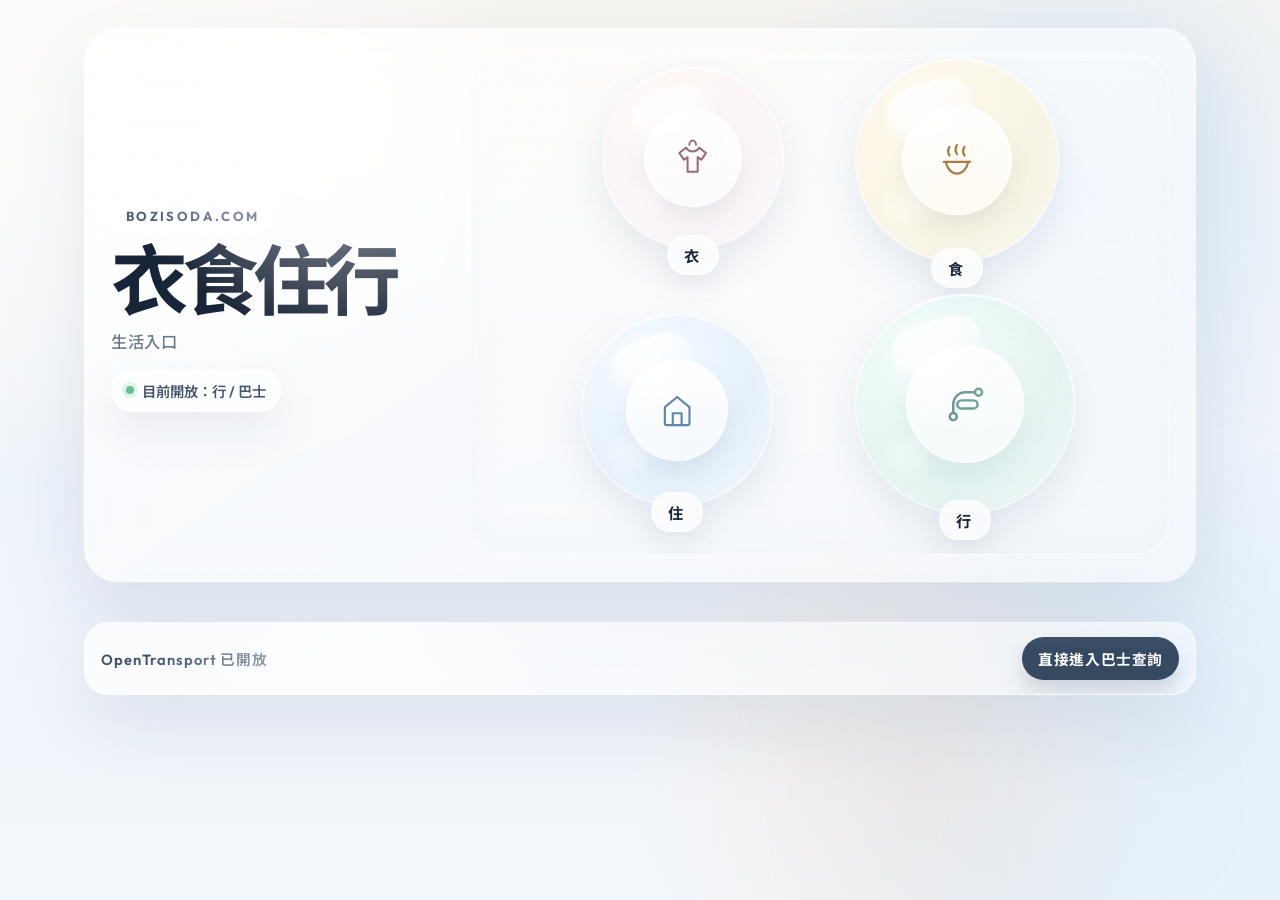
==== commit f65bce42: "UI風格更新 UI風格更新" ====
--- a/index.html
+++ b/index.html
@@ -6,46 +6,90 @@
     <meta name="description" content="bozisoda.com 衣食住行入口頁。">
     <meta name="theme-color" content="#f3ecdf">
     <title>bozisoda.com | 衣食住行</title>
-    <link rel="stylesheet" href="home.css?v=20260413-2">
+    <link rel="preconnect" href="https://fonts.googleapis.com">
+    <link rel="preconnect" href="https://fonts.gstatic.com" crossorigin>
+    <link href="https://fonts.googleapis.com/css2?family=Noto+Sans+TC:wght@400;500;600;700;800&family=Outfit:wght@400;500;600;700;800&display=swap" rel="stylesheet">
+
+    <script>
+        if (window.location.protocol !== "file:") {
+            const manifestLink = document.createElement("link");
+            manifestLink.rel = "manifest";
+            manifestLink.href = "manifest.json?v=20260413-3";
+            document.head.appendChild(manifestLink);
+        }
+    </script>
+    <link rel="icon" href="https://cdn-icons-png.flaticon.com/512/3098/3098090.png" type="image/png">
+    <meta name="apple-mobile-web-app-capable" content="yes">
+    <meta name="apple-mobile-web-app-status-bar-style" content="default">
+    <meta name="apple-mobile-web-app-title" content="bozisoda.com">
+    <link rel="stylesheet" href="home.css?v=20260413-4">
 </head>
 <body>
     <main class="home-shell">
-        <header class="hero">
-            <p class="hero-site">bozisoda.com</p>
-            <h1 class="hero-title">衣食住行</h1>
-            <p class="hero-subtitle">入口頁建設中</p>
-        </header>
+        <section class="landing-panel">
+            <header class="hero">
+                <p class="hero-site">bozisoda.com</p>
+                <h1 class="hero-title">衣食住行</h1>
+                <p class="hero-subtitle">生活入口</p>
+                <p class="hero-status">目前開放：行 / 巴士</p>
+            </header>
 
-        <section class="bubble-stage" aria-label="主分類入口">
-            <div class="bubble-cluster">
-                <button type="button" class="bubble-card bubble-clothing" data-category="clothing" aria-pressed="false">
-                    <span class="bubble-orb" aria-hidden="true">
-                        <span class="bubble-icon">👕</span>
-                    </span>
-                    <span class="bubble-label">衣</span>
-                </button>
+            <section class="bubble-stage" aria-label="主分類入口">
+                <div class="bubble-field">
+                    <button type="button" class="bubble-card bubble-clothing" data-category="clothing" aria-pressed="false">
+                        <span class="bubble-orb" aria-hidden="true">
+                            <span class="bubble-core">
+                                <svg class="bubble-icon" viewBox="0 0 64 64" aria-hidden="true">
+                                    <path d="M28 16.5c0-2.8 1.8-5 4-5s4 2.2 4 5"></path>
+                                    <path d="M24 20c2 3 4.8 4.5 8 4.5s6-1.5 8-4.5l8 6.5-5.7 8.1-4.3-3.2V49H25.9V31.4l-4.2 3.2-5.7-8.1L24 20Z"></path>
+                                </svg>
+                            </span>
+                        </span>
+                        <span class="bubble-nameplate">衣</span>
+                    </button>
 
-                <button type="button" class="bubble-card bubble-food" data-category="food" aria-pressed="false">
-                    <span class="bubble-orb" aria-hidden="true">
-                        <span class="bubble-icon">🍕</span>
-                    </span>
-                    <span class="bubble-label">食</span>
-                </button>
+                    <button type="button" class="bubble-card bubble-food" data-category="food" aria-pressed="false">
+                        <span class="bubble-orb" aria-hidden="true">
+                            <span class="bubble-core">
+                                <svg class="bubble-icon" viewBox="0 0 64 64" aria-hidden="true">
+                                    <path d="M18 34h28"></path>
+                                    <path d="M20 34c1.4 8 6.6 12.5 12 12.5S42.6 42 44 34"></path>
+                                    <path d="M24 18c-2 3-2 6.1 0 9.2"></path>
+                                    <path d="M32 16c-2 3.2-2 6.4 0 9.6"></path>
+                                    <path d="M40 18c-2 3-2 6.1 0 9.2"></path>
+                                </svg>
+                            </span>
+                        </span>
+                        <span class="bubble-nameplate">食</span>
+                    </button>
 
-                <button type="button" class="bubble-card bubble-home" data-category="home" aria-pressed="false">
-                    <span class="bubble-orb" aria-hidden="true">
-                        <span class="bubble-icon">🏢</span>
-                    </span>
-                    <span class="bubble-label">住</span>
-                </button>
+                    <button type="button" class="bubble-card bubble-home" data-category="home" aria-pressed="false">
+                        <span class="bubble-orb" aria-hidden="true">
+                            <span class="bubble-core">
+                                <svg class="bubble-icon" viewBox="0 0 64 64" aria-hidden="true">
+                                    <path d="M18 28.5 32 17l14 11.5V47a2 2 0 0 1-2 2H20a2 2 0 0 1-2-2V28.5Z"></path>
+                                    <path d="M27 49V35.5h10V49"></path>
+                                </svg>
+                            </span>
+                        </span>
+                        <span class="bubble-nameplate">住</span>
+                    </button>
 
-                <button type="button" class="bubble-card bubble-travel" data-category="travel" aria-pressed="false">
-                    <span class="bubble-orb" aria-hidden="true">
-                        <span class="bubble-icon">🚌</span>
-                    </span>
-                    <span class="bubble-label">行</span>
-                </button>
-            </div>
+                    <button type="button" class="bubble-card bubble-travel" data-category="travel" aria-pressed="false">
+                        <span class="bubble-orb" aria-hidden="true">
+                            <span class="bubble-core">
+                                <svg class="bubble-icon" viewBox="0 0 64 64" aria-hidden="true">
+                                    <circle cx="20" cy="44" r="3.5"></circle>
+                                    <circle cx="45" cy="20" r="3.5"></circle>
+                                    <path d="M20 40v-8c0-6.6 5.4-12 12-12h9"></path>
+                                    <path d="M28 36h12a4 4 0 0 0 0-8H28a4 4 0 0 0 0 8Z"></path>
+                                </svg>
+                            </span>
+                        </span>
+                        <span class="bubble-nameplate">行</span>
+                    </button>
+                </div>
+            </section>
         </section>
 
         <section
@@ -54,7 +98,13 @@
             aria-label="二級入口"
             aria-hidden="true"
         ></section>
+
+        <section class="launch-panel" aria-label="已開放功能">
+            <p class="launch-label">OpenTransport 已開放</p>
+            <a class="launch-link" href="bus.html">直接進入巴士查詢</a>
+        </section>
     </main>
-    <script src="home.js?v=20260413-1"></script>
+    <script src="home.js?v=20260413-2"></script>
+    <script src="pwa-register.js?v=20260413-1"></script>
 </body>
 </html>
--- a/home.css
+++ b/home.css
@@ -1,12 +1,16 @@
 :root {
     color-scheme: light;
-    --bg-top: #f7f0e4;
-    --bg-bottom: #e7ecef;
-    --text: #1c1b1a;
-    --muted: #655b50;
-    --panel: rgba(255, 255, 255, 0.4);
-    --line: rgba(28, 27, 26, 0.08);
-    --shadow: 0 24px 70px rgba(54, 42, 28, 0.14);
+    --bg-top: #f8f5ef;
+    --bg-middle: #eef4fb;
+    --bg-bottom: #f2f7fc;
+    --ink: #182437;
+    --muted: #6a788c;
+    --glass: rgba(255, 255, 255, 0.42);
+    --glass-strong: rgba(255, 255, 255, 0.68);
+    --glass-line: rgba(255, 255, 255, 0.56);
+    --panel-shadow: 0 28px 80px rgba(109, 126, 153, 0.18);
+    --soft-shadow: 0 18px 42px rgba(122, 139, 163, 0.16);
+    --bubble-shadow: 0 20px 36px rgba(133, 149, 172, 0.22);
 }
 
 * {
@@ -20,275 +24,483 @@
 
 body {
     margin: 0;
-    font-family: "Segoe UI", "Noto Sans TC", sans-serif;
-    color: var(--text);
-    background:
-        radial-gradient(circle at 18% 18%, rgba(255, 255, 255, 0.85), transparent 34%),
-        radial-gradient(circle at 82% 20%, rgba(255, 213, 170, 0.45), transparent 28%),
-        radial-gradient(circle at 50% 85%, rgba(171, 214, 224, 0.34), transparent 30%),
-        linear-gradient(180deg, var(--bg-top) 0%, var(--bg-bottom) 100%);
+    font-family: "Outfit", "Noto Sans TC", sans-serif;
+    color: var(--ink);
+    background:
+        radial-gradient(circle at 12% 14%, rgba(255, 255, 255, 0.96), transparent 28%),
+        radial-gradient(circle at 84% 18%, rgba(211, 233, 255, 0.72), transparent 26%),
+        radial-gradient(circle at 72% 86%, rgba(255, 221, 203, 0.42), transparent 24%),
+        linear-gradient(180deg, var(--bg-top) 0%, var(--bg-middle) 52%, var(--bg-bottom) 100%);
+    overflow-x: hidden;
+}
+
+body::before,
+body::after {
+    content: "";
+    position: fixed;
+    inset: auto;
+    width: 44vw;
+    aspect-ratio: 1;
+    border-radius: 999px;
+    pointer-events: none;
+    filter: blur(70px);
+    opacity: 0.34;
+    z-index: 0;
+}
+
+body::before {
+    top: -12vw;
+    left: -8vw;
+    background: rgba(255, 255, 255, 0.86);
+}
+
+body::after {
+    right: -10vw;
+    bottom: -14vw;
+    background: rgba(190, 224, 246, 0.68);
+}
+
+a,
+button {
+    font: inherit;
 }
 
 .home-shell {
+    position: relative;
+    z-index: 1;
+    width: min(100%, 1160px);
     min-height: 100vh;
-    display: grid;
-    place-items: center;
-    gap: 32px;
-    padding: 32px 20px 48px;
+    margin: 0 auto;
+    padding: 20px 16px 34px;
+    display: grid;
+    gap: 18px;
+    align-content: start;
+}
+
+.landing-panel,
+.secondary-shell,
+.launch-panel {
+    position: relative;
+    overflow: hidden;
+    border: 1px solid var(--glass-line);
+    background:
+        linear-gradient(145deg, rgba(255, 255, 255, 0.62), rgba(255, 255, 255, 0.22)),
+        rgba(255, 255, 255, 0.26);
+    backdrop-filter: blur(24px);
+    box-shadow: var(--panel-shadow);
+}
+
+.landing-panel {
+    border-radius: 34px;
+    padding: 18px;
+    display: grid;
+    gap: 20px;
+}
+
+.landing-panel::before,
+.secondary-shell::before,
+.launch-panel::before {
+    content: "";
+    position: absolute;
+    inset: 0;
+    background:
+        radial-gradient(circle at 24% 16%, rgba(255, 255, 255, 0.72), transparent 24%),
+        linear-gradient(180deg, rgba(255, 255, 255, 0.08), transparent 40%);
+    pointer-events: none;
 }
 
 .hero {
-    text-align: center;
+    display: grid;
+    gap: 12px;
+    align-content: start;
 }
 
 .hero-site {
-    margin: 0 0 10px;
-    font-size: 0.92rem;
+    width: fit-content;
+    margin: 0;
+    padding: 9px 14px;
+    border: 1px solid rgba(255, 255, 255, 0.74);
+    border-radius: 999px;
+    background: rgba(255, 255, 255, 0.55);
+    color: #4f5e74;
+    font-size: 0.82rem;
     font-weight: 700;
-    letter-spacing: 0.24em;
+    letter-spacing: 0.18em;
     text-transform: uppercase;
-    color: var(--muted);
+    box-shadow: inset 0 1px 0 rgba(255, 255, 255, 0.72);
 }
 
 .hero-title {
     margin: 0;
-    font-size: clamp(2.6rem, 8vw, 5rem);
-    line-height: 0.96;
-    letter-spacing: -0.06em;
+    font-size: clamp(2.9rem, 12vw, 4.8rem);
+    line-height: 0.92;
+    letter-spacing: -0.08em;
 }
 
 .hero-subtitle {
-    margin: 12px 0 0;
-    font-size: clamp(1rem, 2.6vw, 1.2rem);
+    margin: 0;
     color: var(--muted);
+    font-size: 1.02rem;
+    font-weight: 500;
+    letter-spacing: 0.04em;
+}
+
+.hero-status {
+    width: fit-content;
+    display: inline-flex;
+    align-items: center;
+    gap: 8px;
+    margin: 4px 0 0;
+    padding: 10px 14px;
+    border-radius: 999px;
+    background: rgba(255, 255, 255, 0.52);
+    border: 1px solid rgba(255, 255, 255, 0.72);
+    color: #44566f;
+    font-size: 0.9rem;
+    font-weight: 600;
+    box-shadow: var(--soft-shadow);
+}
+
+.hero-status::before {
+    content: "";
+    width: 8px;
+    height: 8px;
+    border-radius: 999px;
+    background: #67c18d;
+    box-shadow: 0 0 0 4px rgba(103, 193, 141, 0.18);
 }
 
 .bubble-stage {
-    width: min(100%, 780px);
-    display: flex;
-    justify-content: center;
-}
-
-.bubble-cluster {
+    min-width: 0;
+}
+
+.bubble-field {
+    position: relative;
+    min-height: 398px;
+    border-radius: 30px;
+    border: 1px solid rgba(255, 255, 255, 0.52);
+    background:
+        radial-gradient(circle at 48% 42%, rgba(255, 255, 255, 0.28), transparent 45%),
+        linear-gradient(180deg, rgba(255, 255, 255, 0.22), rgba(255, 255, 255, 0.12));
+    box-shadow:
+        inset 0 1px 0 rgba(255, 255, 255, 0.74),
+        inset 0 -16px 34px rgba(215, 228, 241, 0.18);
+    overflow: hidden;
+}
+
+.bubble-field::before,
+.bubble-field::after {
+    content: "";
+    position: absolute;
+    border-radius: 999px;
+    pointer-events: none;
+}
+
+.bubble-field::before {
+    inset: 16% auto auto 6%;
+    width: 42%;
+    aspect-ratio: 1;
+    border: 1px solid rgba(255, 255, 255, 0.22);
+    opacity: 0.5;
+}
+
+.bubble-field::after {
+    right: 10%;
+    bottom: 10%;
+    width: 30%;
+    aspect-ratio: 1;
+    background: radial-gradient(circle, rgba(255, 255, 255, 0.32), transparent 68%);
+    filter: blur(10px);
+    opacity: 0.74;
+}
+
+.bubble-card {
+    --bubble-size: 146px;
+    --orbit-x: 0px;
+    --orbit-y: 0px;
+    --bubble-scale: 1;
+    --float-distance: -7px;
+    position: absolute;
+    top: 50%;
+    left: 50%;
+    width: var(--bubble-size);
+    display: grid;
+    justify-items: center;
+    gap: 0;
+    padding: 0;
+    border: 0;
+    background: transparent;
+    color: #2f435d;
+    cursor: pointer;
+    transform: translate(calc(-50% + var(--orbit-x)), calc(-50% + var(--orbit-y))) scale(var(--bubble-scale));
+    transition:
+        transform 280ms cubic-bezier(0.22, 1, 0.36, 1),
+        opacity 220ms ease,
+        filter 220ms ease;
+}
+
+.bubble-orb {
+    position: relative;
     width: 100%;
-    display: grid;
-    grid-template-columns: repeat(2, minmax(128px, 220px));
-    justify-content: center;
+    aspect-ratio: 1;
+    display: grid;
+    place-items: center;
+    border-radius: 999px;
+    border: 1px solid rgba(255, 255, 255, 0.82);
+    background:
+        radial-gradient(circle at 34% 28%, rgba(255, 255, 255, 0.96) 0%, rgba(255, 255, 255, 0.54) 22%, rgba(255, 255, 255, 0.18) 48%, rgba(255, 255, 255, 0.08) 66%, rgba(255, 255, 255, 0.14) 100%),
+        linear-gradient(160deg, rgba(255, 255, 255, 0.5), rgba(255, 255, 255, 0.12));
+    box-shadow:
+        inset 0 1px 0 rgba(255, 255, 255, 0.84),
+        inset 0 -16px 24px rgba(255, 255, 255, 0.14),
+        0 18px 38px rgba(139, 156, 179, 0.2);
+    animation: bubble-drift var(--float-duration, 6.6s) ease-in-out infinite;
+    animation-delay: var(--float-delay, 0s);
+}
+
+.bubble-orb::before,
+.bubble-orb::after {
+    content: "";
+    position: absolute;
+    border-radius: 999px;
+    pointer-events: none;
+}
+
+.bubble-orb::before {
+    top: 12%;
+    left: 16%;
+    width: 42%;
+    height: 24%;
+    background: linear-gradient(180deg, rgba(255, 255, 255, 0.86), rgba(255, 255, 255, 0.16));
+    transform: rotate(-18deg);
+    filter: blur(1px);
+}
+
+.bubble-orb::after {
+    inset: auto auto 16% 14%;
+    width: 20%;
+    aspect-ratio: 1;
+    background: rgba(255, 255, 255, 0.3);
+    filter: blur(6px);
+}
+
+.bubble-core {
+    width: 54%;
+    aspect-ratio: 1;
+    display: grid;
+    place-items: center;
+    border-radius: 999px;
+    border: 1px solid rgba(255, 255, 255, 0.76);
+    background:
+        linear-gradient(180deg, rgba(255, 255, 255, 0.82), rgba(255, 255, 255, 0.34)),
+        rgba(255, 255, 255, 0.32);
+    box-shadow:
+        inset 0 1px 0 rgba(255, 255, 255, 0.86),
+        inset 0 -10px 18px rgba(255, 255, 255, 0.18),
+        0 12px 20px rgba(150, 166, 188, 0.16);
+    backdrop-filter: blur(10px);
+    transition:
+        transform 220ms ease,
+        box-shadow 220ms ease,
+        background 220ms ease;
+}
+
+.bubble-icon {
+    width: 56%;
+    height: auto;
+    display: block;
+    stroke: currentColor;
+    stroke-width: 2.4;
+    stroke-linecap: round;
+    stroke-linejoin: round;
+    fill: none;
+}
+
+.bubble-nameplate {
+    margin-top: -14px;
+    padding: 8px 16px;
+    border-radius: 999px;
+    border: 1px solid rgba(255, 255, 255, 0.82);
+    background: rgba(255, 255, 255, 0.72);
+    color: var(--ink);
+    font-size: 0.95rem;
+    font-weight: 700;
+    letter-spacing: 0.14em;
+    box-shadow: 0 12px 24px rgba(137, 151, 172, 0.14);
+    backdrop-filter: blur(12px);
+    transition:
+        transform 220ms ease,
+        background 220ms ease,
+        color 220ms ease,
+        opacity 220ms ease;
+}
+
+.bubble-card:hover,
+.bubble-card:focus-visible {
+    --bubble-scale: 1.04;
+}
+
+.bubble-card:focus-visible {
+    outline: 2px solid rgba(116, 145, 180, 0.44);
+    outline-offset: 8px;
+    border-radius: 999px;
+}
+
+.bubble-card:hover .bubble-core,
+.bubble-card:focus-visible .bubble-core {
+    transform: scale(1.04);
+}
+
+.bubble-card.is-selected {
+    --bubble-scale: 1.08;
+    z-index: 2;
+}
+
+.bubble-card.is-selected .bubble-orb {
+    box-shadow:
+        inset 0 1px 0 rgba(255, 255, 255, 0.9),
+        inset 0 -18px 28px rgba(255, 255, 255, 0.18),
+        0 28px 54px rgba(124, 149, 176, 0.28);
+}
+
+.bubble-card.is-selected .bubble-core {
+    background:
+        linear-gradient(180deg, rgba(255, 255, 255, 0.9), rgba(255, 255, 255, 0.42)),
+        rgba(255, 255, 255, 0.44);
+    box-shadow:
+        inset 0 1px 0 rgba(255, 255, 255, 0.92),
+        inset 0 -12px 20px rgba(255, 255, 255, 0.2),
+        0 16px 24px rgba(140, 159, 185, 0.22);
+}
+
+.bubble-card.is-selected .bubble-nameplate {
+    transform: translateY(-2px);
+    background: rgba(255, 255, 255, 0.88);
+}
+
+.bubble-card.is-dimmed {
+    --bubble-scale: 0.82;
+    opacity: 0.32;
+    filter: saturate(0.7);
+}
+
+.bubble-card.is-dimmed .bubble-nameplate {
+    opacity: 0.72;
+}
+
+.bubble-clothing {
+    --bubble-size: 142px;
+    --orbit-x: -84px;
+    --orbit-y: -102px;
+    --float-duration: 6.2s;
+    --float-delay: -0.8s;
+    color: #986a7c;
+}
+
+.bubble-food {
+    --bubble-size: 156px;
+    --orbit-x: 82px;
+    --orbit-y: -112px;
+    --float-duration: 6.8s;
+    --float-delay: -2.2s;
+    color: #aa7b40;
+}
+
+.bubble-home {
+    --bubble-size: 150px;
+    --orbit-x: -92px;
+    --orbit-y: 86px;
+    --float-duration: 7.1s;
+    --float-delay: -1.6s;
+    color: #5e86aa;
+}
+
+.bubble-travel {
+    --bubble-size: 170px;
+    --orbit-x: 90px;
+    --orbit-y: 74px;
+    --float-duration: 6.4s;
+    --float-delay: -2.8s;
+    color: #518b85;
+}
+
+.bubble-clothing .bubble-orb {
+    background:
+        radial-gradient(circle at 34% 28%, rgba(255, 255, 255, 0.98) 0%, rgba(255, 242, 244, 0.6) 22%, rgba(246, 221, 229, 0.22) 56%, rgba(255, 255, 255, 0.12) 100%),
+        linear-gradient(160deg, rgba(255, 255, 255, 0.5), rgba(246, 221, 229, 0.16));
+}
+
+.bubble-food .bubble-orb {
+    background:
+        radial-gradient(circle at 34% 28%, rgba(255, 255, 255, 0.98) 0%, rgba(255, 245, 225, 0.62) 22%, rgba(246, 223, 161, 0.22) 56%, rgba(255, 255, 255, 0.12) 100%),
+        linear-gradient(160deg, rgba(255, 255, 255, 0.5), rgba(246, 223, 161, 0.16));
+}
+
+.bubble-home .bubble-orb {
+    background:
+        radial-gradient(circle at 34% 28%, rgba(255, 255, 255, 0.98) 0%, rgba(233, 244, 255, 0.62) 22%, rgba(182, 213, 239, 0.24) 56%, rgba(255, 255, 255, 0.12) 100%),
+        linear-gradient(160deg, rgba(255, 255, 255, 0.5), rgba(182, 213, 239, 0.16));
+}
+
+.bubble-travel .bubble-orb {
+    background:
+        radial-gradient(circle at 34% 28%, rgba(255, 255, 255, 0.98) 0%, rgba(231, 249, 243, 0.62) 22%, rgba(176, 223, 210, 0.24) 56%, rgba(255, 255, 255, 0.12) 100%),
+        linear-gradient(160deg, rgba(255, 255, 255, 0.5), rgba(176, 223, 210, 0.16));
+}
+
+.secondary-stage {
+    max-height: 0;
+    opacity: 0;
+    overflow: hidden;
+    pointer-events: none;
+    transform: translateY(12px);
+    transition:
+        max-height 280ms ease,
+        opacity 220ms ease,
+        transform 220ms ease;
+}
+
+.secondary-stage.is-visible {
+    max-height: 520px;
+    opacity: 1;
+    pointer-events: auto;
+    transform: translateY(0);
+}
+
+.secondary-shell {
+    border-radius: 28px;
+    padding: 20px 16px 18px;
+    text-align: center;
+}
+
+.secondary-title {
+    margin: 0 0 16px;
+    color: var(--muted);
+    font-size: 0.82rem;
+    font-weight: 700;
+    letter-spacing: 0.2em;
+    text-transform: uppercase;
+}
+
+.secondary-cluster {
+    display: grid;
+    grid-template-columns: repeat(3, minmax(0, 1fr));
+    gap: 12px;
+}
+
+.secondary-bubble-card {
+    display: grid;
     justify-items: center;
-    gap: 30px 18px;
-    padding: 28px 18px;
-    border: 1px solid var(--line);
-    border-radius: 36px;
-    background: var(--panel);
-    backdrop-filter: blur(14px);
-    box-shadow: var(--shadow);
-}
-
-.bubble-card {
-    --lift-x: 0px;
-    --lift-y: 0px;
-    --float-distance: -8px;
-    --card-scale: 1;
-    width: min(100%, 180px);
-    display: flex;
-    flex-direction: column;
-    align-items: center;
-    gap: 12px;
+    gap: 9px;
     padding: 0;
     border: 0;
     background: transparent;
     color: inherit;
-    font: inherit;
-    cursor: pointer;
-    transform: translate(var(--lift-x), var(--lift-y)) scale(var(--card-scale));
-    transition:
-        transform 220ms ease,
-        opacity 220ms ease,
-        filter 220ms ease;
-}
-
-.bubble-orb {
-    width: clamp(120px, 25vw, 158px);
-    aspect-ratio: 1;
-    display: grid;
-    place-items: center;
-    border-radius: 999px;
-    border: 1px solid rgba(255, 255, 255, 0.5);
-    background:
-        radial-gradient(circle at 30% 28%, rgba(255, 255, 255, 0.95), rgba(255, 255, 255, 0.18) 42%, rgba(255, 255, 255, 0.08) 100%),
-        linear-gradient(160deg, rgba(255, 255, 255, 0.45), rgba(255, 255, 255, 0.12));
-    box-shadow:
-        inset 0 1px 0 rgba(255, 255, 255, 0.7),
-        inset 0 -10px 24px rgba(255, 255, 255, 0.18),
-        0 18px 35px rgba(69, 56, 40, 0.12);
-    animation: bubble-float var(--float-duration, 6.4s) ease-in-out infinite;
-    animation-delay: var(--float-delay, 0s);
-    transition:
-        box-shadow 220ms ease,
-        filter 220ms ease,
-        opacity 220ms ease;
-}
-
-.bubble-icon {
-    font-size: clamp(2.2rem, 7vw, 3.2rem);
-    line-height: 1;
-    filter: drop-shadow(0 6px 12px rgba(0, 0, 0, 0.1));
-}
-
-.bubble-label {
-    margin: 0;
-    font-size: clamp(1rem, 2.6vw, 1.2rem);
-    font-weight: 700;
-    letter-spacing: 0.08em;
-    transition:
-        opacity 220ms ease,
-        transform 220ms ease;
-}
-
-.bubble-card:hover,
-.bubble-card:focus-visible {
-    --card-scale: 1.03;
-}
-
-.bubble-card:focus-visible {
-    outline: 2px solid rgba(28, 27, 26, 0.22);
-    outline-offset: 8px;
-    border-radius: 24px;
-}
-
-.bubble-card.is-selected {
-    --card-scale: 1.06;
-    z-index: 1;
-}
-
-.bubble-card.is-selected .bubble-orb {
-    box-shadow:
-        inset 0 1px 0 rgba(255, 255, 255, 0.7),
-        inset 0 -10px 24px rgba(255, 255, 255, 0.18),
-        0 22px 48px rgba(69, 56, 40, 0.2);
-}
-
-.bubble-card.is-selected .bubble-label {
-    transform: translateY(-1px);
-}
-
-.bubble-card.is-dimmed {
-    --card-scale: 0.82;
-    opacity: 0.42;
-    filter: saturate(0.78);
-}
-
-.bubble-card.is-dimmed .bubble-orb {
-    filter: grayscale(0.08) saturate(0.78);
-}
-
-.bubble-clothing {
-    --lift-x: -10px;
-    --lift-y: 6px;
-    --float-duration: 6.2s;
-    --float-delay: -0.9s;
-}
-
-.bubble-food {
-    --lift-x: 10px;
-    --lift-y: -8px;
-    --float-duration: 6.8s;
-    --float-delay: -2.1s;
-}
-
-.bubble-home {
-    --lift-x: -6px;
-    --lift-y: -6px;
-    --float-duration: 7.1s;
-    --float-delay: -1.4s;
-}
-
-.bubble-travel {
-    --lift-x: 8px;
-    --lift-y: 8px;
-    --float-duration: 6.5s;
-    --float-delay: -2.8s;
-}
-
-.bubble-clothing .bubble-orb {
-    background:
-        radial-gradient(circle at 30% 28%, rgba(255, 255, 255, 0.96), rgba(255, 242, 229, 0.5) 42%, rgba(246, 214, 194, 0.28) 100%),
-        linear-gradient(160deg, rgba(255, 255, 255, 0.44), rgba(246, 214, 194, 0.18));
-}
-
-.bubble-food .bubble-orb {
-    background:
-        radial-gradient(circle at 30% 28%, rgba(255, 255, 255, 0.96), rgba(255, 244, 214, 0.52) 42%, rgba(244, 208, 103, 0.3) 100%),
-        linear-gradient(160deg, rgba(255, 255, 255, 0.44), rgba(244, 208, 103, 0.18));
-}
-
-.bubble-home .bubble-orb {
-    background:
-        radial-gradient(circle at 30% 28%, rgba(255, 255, 255, 0.96), rgba(229, 242, 255, 0.5) 42%, rgba(155, 190, 224, 0.28) 100%),
-        linear-gradient(160deg, rgba(255, 255, 255, 0.44), rgba(155, 190, 224, 0.18));
-}
-
-.bubble-travel .bubble-orb {
-    background:
-        radial-gradient(circle at 30% 28%, rgba(255, 255, 255, 0.96), rgba(228, 248, 238, 0.5) 42%, rgba(131, 197, 168, 0.3) 100%),
-        linear-gradient(160deg, rgba(255, 255, 255, 0.44), rgba(131, 197, 168, 0.18));
-}
-
-.secondary-stage {
-    width: min(100%, 780px);
-    max-height: 0;
-    opacity: 0;
-    overflow: hidden;
-    pointer-events: none;
-    transform: translateY(14px);
-    transition:
-        max-height 240ms ease,
-        opacity 220ms ease,
-        transform 220ms ease;
-}
-
-.secondary-stage.is-visible {
-    max-height: 360px;
-    opacity: 1;
-    pointer-events: auto;
-    transform: translateY(0);
-}
-
-.secondary-shell {
-    padding: 8px 6px 0;
-    text-align: center;
-}
-
-.secondary-title {
-    margin: 0 0 18px;
-    font-size: 0.94rem;
-    font-weight: 700;
-    letter-spacing: 0.12em;
-    color: var(--muted);
-}
-
-.secondary-cluster {
-    display: flex;
-    flex-wrap: wrap;
-    justify-content: center;
-    gap: 16px 14px;
-}
-
-.secondary-bubble-card {
-    width: 110px;
-    display: flex;
-    flex-direction: column;
-    align-items: center;
-    gap: 10px;
-    padding: 0;
-    border: 0;
-    background: transparent;
-    color: inherit;
-    font: inherit;
     cursor: default;
     transition:
         transform 180ms ease,
-        opacity 180ms ease;
+        opacity 180ms ease,
+        filter 180ms ease;
 }
 
 .secondary-bubble-card.is-actionable {
@@ -301,42 +513,108 @@
 }
 
 .secondary-bubble-card.is-actionable:focus-visible {
-    outline: 2px solid rgba(28, 27, 26, 0.18);
-    outline-offset: 6px;
-    border-radius: 18px;
+    outline: 2px solid rgba(113, 141, 175, 0.34);
+    outline-offset: 5px;
+    border-radius: 24px;
+}
+
+.secondary-bubble-card[data-interactive="false"] {
+    opacity: 0.58;
+    filter: saturate(0.85);
 }
 
 .secondary-bubble-orb {
-    width: 88px;
+    width: 82px;
     aspect-ratio: 1;
     display: grid;
     place-items: center;
     border-radius: 999px;
-    border: 1px solid rgba(255, 255, 255, 0.5);
-    background:
-        radial-gradient(circle at 30% 28%, rgba(255, 255, 255, 0.95), rgba(255, 255, 255, 0.24) 42%, rgba(255, 255, 255, 0.1) 100%),
-        linear-gradient(160deg, rgba(255, 255, 255, 0.42), rgba(255, 255, 255, 0.1));
+    border: 1px solid rgba(255, 255, 255, 0.72);
+    background:
+        radial-gradient(circle at 34% 28%, rgba(255, 255, 255, 0.96), rgba(255, 255, 255, 0.28) 44%, rgba(255, 255, 255, 0.12) 100%),
+        linear-gradient(160deg, rgba(255, 255, 255, 0.48), rgba(255, 255, 255, 0.12));
     box-shadow:
-        inset 0 1px 0 rgba(255, 255, 255, 0.7),
-        0 14px 28px rgba(69, 56, 40, 0.1);
+        inset 0 1px 0 rgba(255, 255, 255, 0.84),
+        0 12px 24px rgba(139, 156, 179, 0.16);
 }
 
 .secondary-bubble-icon {
-    font-size: 1.9rem;
-    line-height: 1;
+    width: 34px;
+    height: 34px;
+    color: #4a647f;
+}
+
+.secondary-bubble-icon svg {
+    width: 100%;
+    height: 100%;
+    display: block;
+    stroke: currentColor;
+    stroke-width: 2.2;
+    stroke-linecap: round;
+    stroke-linejoin: round;
+    fill: none;
 }
 
 .secondary-bubble-label {
-    margin: 0;
-    font-size: 0.96rem;
+    font-size: 0.92rem;
     font-weight: 700;
     letter-spacing: 0.06em;
-}
-
-@keyframes bubble-float {
+    color: #3b4d66;
+}
+
+.launch-panel {
+    border-radius: 24px;
+    padding: 14px 16px;
+    display: flex;
+    align-items: center;
+    justify-content: space-between;
+    gap: 12px;
+}
+
+.launch-label {
+    margin: 0;
+    color: #42546d;
+    font-size: 0.92rem;
+    font-weight: 600;
+    letter-spacing: 0.06em;
+}
+
+.launch-link {
+    display: inline-flex;
+    align-items: center;
+    justify-content: center;
+    min-width: 138px;
+    padding: 11px 16px;
+    border-radius: 999px;
+    background: rgba(28, 50, 76, 0.88);
+    color: #fbfdff;
+    text-decoration: none;
+    font-size: 0.92rem;
+    font-weight: 700;
+    letter-spacing: 0.04em;
+    box-shadow: 0 12px 20px rgba(66, 87, 113, 0.2);
+    transition:
+        transform 180ms ease,
+        box-shadow 180ms ease,
+        background 180ms ease;
+}
+
+.launch-link:hover,
+.launch-link:focus-visible {
+    background: rgba(22, 41, 64, 0.94);
+    transform: translateY(-1px);
+    box-shadow: 0 16px 26px rgba(66, 87, 113, 0.24);
+}
+
+.launch-link:focus-visible {
+    outline: 2px solid rgba(113, 141, 175, 0.34);
+    outline-offset: 4px;
+}
+
+@keyframes bubble-drift {
     0%,
     100% {
-        transform: translateY(0px);
+        transform: translateY(0);
     }
 
     50% {
@@ -344,37 +622,117 @@
     }
 }
 
-@media (max-width: 640px) {
+@media (min-width: 820px) {
     .home-shell {
-        gap: 24px;
-        padding: 28px 16px 40px;
-    }
-
-    .bubble-cluster {
-        gap: 22px 10px;
-        padding: 24px 12px;
-        border-radius: 28px;
-    }
-
-    .bubble-card {
-        --lift-x: 0px;
-        --lift-y: 0px;
+        padding: 28px 24px 44px;
+        gap: 20px;
+    }
+
+    .landing-panel {
+        grid-template-columns: minmax(260px, 330px) minmax(0, 1fr);
+        align-items: center;
+        gap: 28px;
+        padding: 26px;
+    }
+
+    .bubble-field {
+        min-height: 500px;
+        border-radius: 34px;
+    }
+
+    .bubble-clothing {
+        --bubble-size: 182px;
+        --orbit-x: -126px;
+        --orbit-y: -134px;
+    }
+
+    .bubble-food {
+        --bubble-size: 204px;
+        --orbit-x: 138px;
+        --orbit-y: -132px;
+    }
+
+    .bubble-home {
+        --bubble-size: 192px;
+        --orbit-x: -142px;
+        --orbit-y: 118px;
+    }
+
+    .bubble-travel {
+        --bubble-size: 220px;
+        --orbit-x: 146px;
+        --orbit-y: 112px;
+    }
+
+    .secondary-shell {
+        padding: 22px 24px 20px;
+    }
+
+    .secondary-cluster {
+        grid-template-columns: repeat(5, minmax(0, 1fr));
+        gap: 14px;
+    }
+
+    .secondary-bubble-orb {
+        width: 88px;
+    }
+}
+
+@media (max-width: 520px) {
+    .hero-title {
+        font-size: clamp(2.7rem, 16vw, 4rem);
+    }
+
+    .bubble-field {
+        min-height: 368px;
+    }
+
+    .bubble-clothing {
+        --bubble-size: 132px;
+        --orbit-x: -76px;
+        --orbit-y: -98px;
+    }
+
+    .bubble-food {
+        --bubble-size: 144px;
+        --orbit-x: 74px;
+        --orbit-y: -96px;
+    }
+
+    .bubble-home {
+        --bubble-size: 140px;
+        --orbit-x: -80px;
+        --orbit-y: 76px;
+    }
+
+    .bubble-travel {
+        --bubble-size: 156px;
+        --orbit-x: 78px;
+        --orbit-y: 70px;
+    }
+
+    .secondary-cluster {
+        grid-template-columns: repeat(2, minmax(0, 1fr));
+    }
+
+    .launch-panel {
+        flex-direction: column;
+        align-items: stretch;
+    }
+
+    .launch-link {
         width: 100%;
-    }
-
-    .secondary-stage.is-visible {
-        max-height: 520px;
-    }
-
-    .secondary-cluster {
-        gap: 14px 10px;
-    }
-
-    .secondary-bubble-card {
-        width: 96px;
-    }
-
-    .secondary-bubble-orb {
-        width: 80px;
-    }
-}
+        min-width: 0;
+    }
+}
+
+@media (prefers-reduced-motion: reduce) {
+    *,
+    *::before,
+    *::after {
+        animation-duration: 0.01ms !important;
+        animation-iteration-count: 1 !important;
+        transition-duration: 0.01ms !important;
+        scroll-behavior: auto !important;
+    }
+}
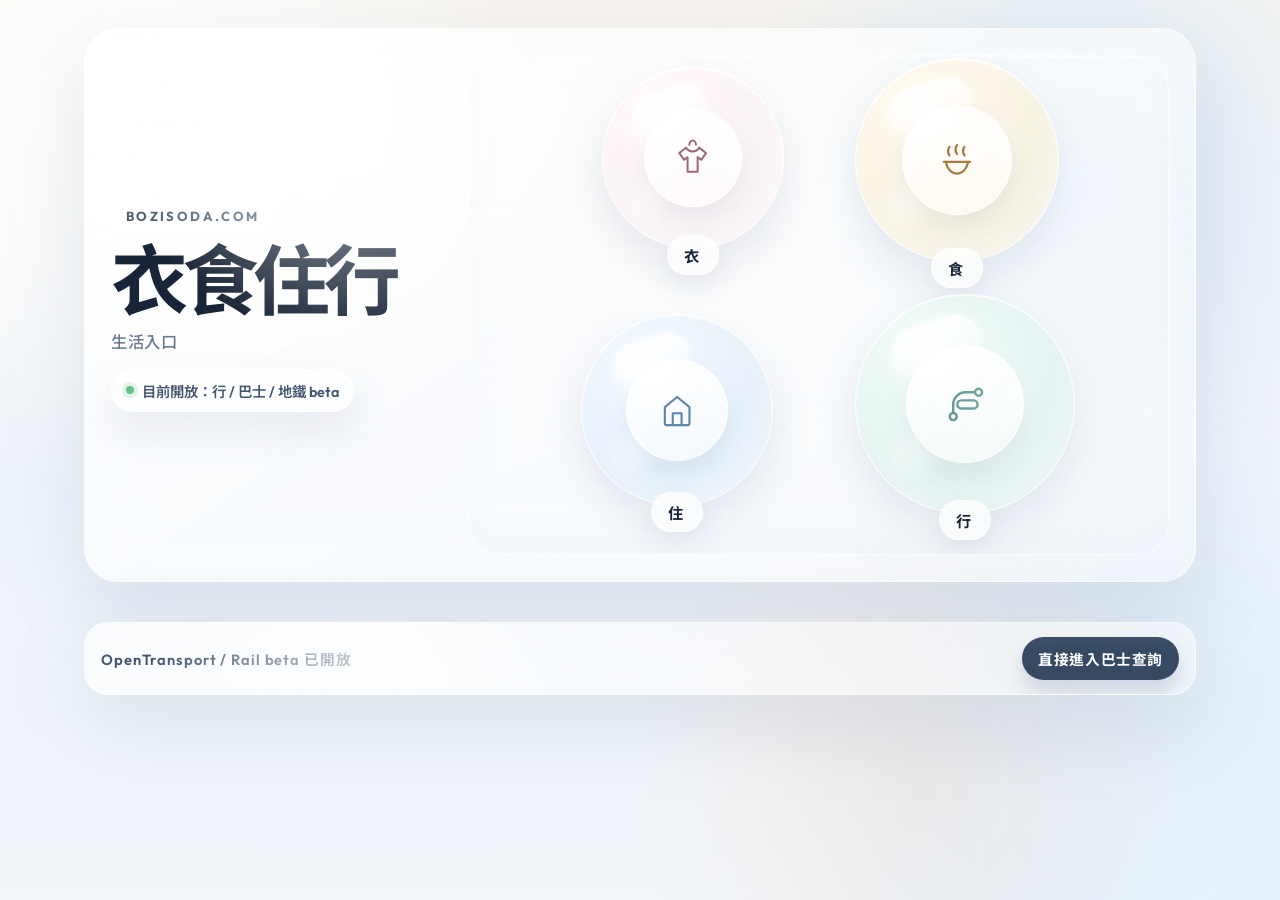
==== commit 499bc587: "Enable homepage rail beta entry" ====
--- a/index.html
+++ b/index.html
@@ -31,7 +31,7 @@
                 <p class="hero-site">bozisoda.com</p>
                 <h1 class="hero-title">衣食住行</h1>
                 <p class="hero-subtitle">生活入口</p>
-                <p class="hero-status">目前開放：行 / 巴士</p>
+                <p class="hero-status">目前開放：行 / 巴士 / 地鐵 beta</p>
             </header>
 
             <section class="bubble-stage" aria-label="主分類入口">
@@ -100,7 +100,7 @@
         ></section>
 
         <section class="launch-panel" aria-label="已開放功能">
-            <p class="launch-label">OpenTransport 已開放</p>
+            <p class="launch-label">OpenTransport / Rail beta 已開放</p>
             <a class="launch-link" href="bus.html">直接進入巴士查詢</a>
         </section>
     </main>
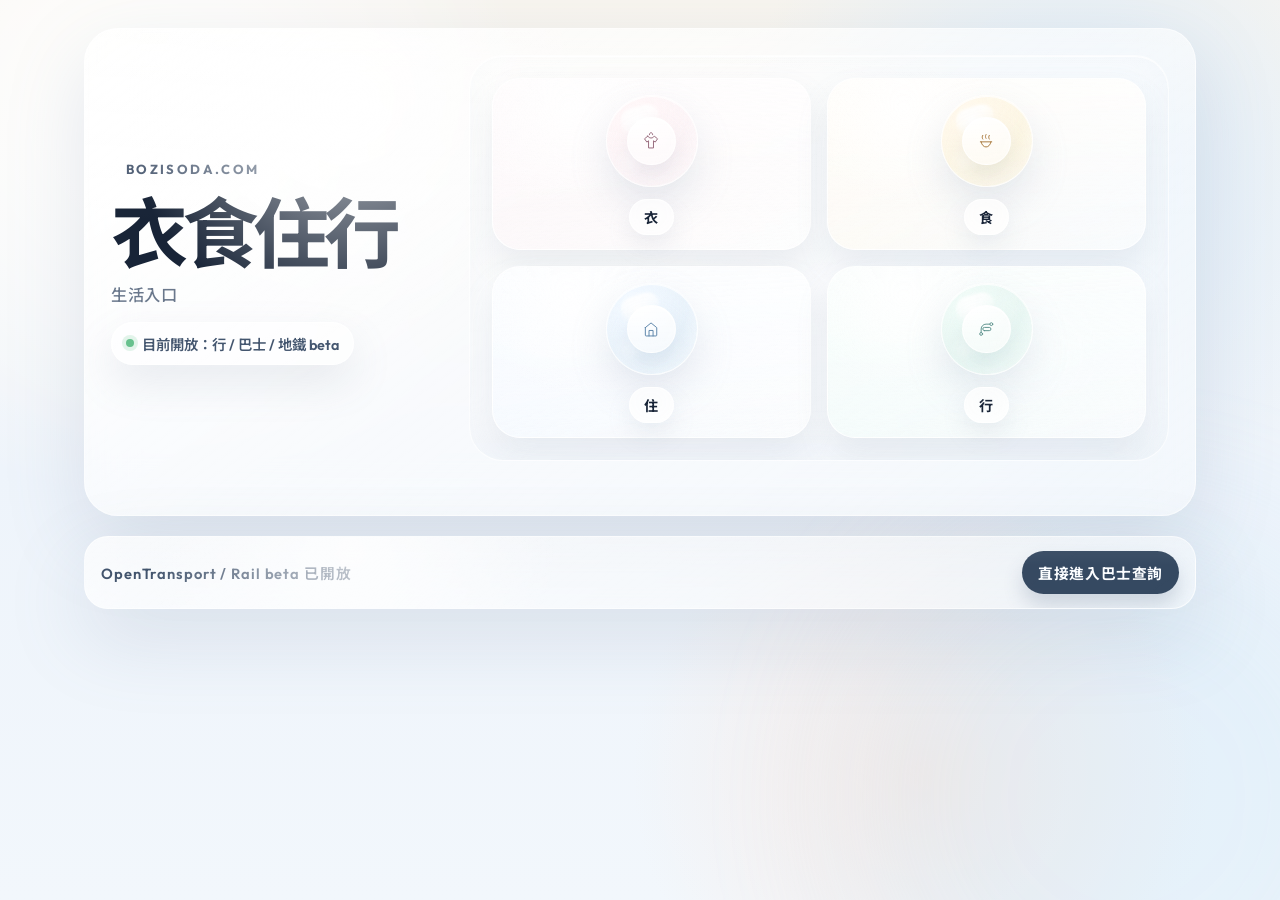
==== commit b835b479: "Redesign homepage for mobile-first navigation" ====
--- a/index.html
+++ b/index.html
@@ -90,14 +90,14 @@
                     </button>
                 </div>
             </section>
+
+            <section
+                id="secondaryBubbleStage"
+                class="secondary-stage"
+                aria-label="二級入口"
+                aria-hidden="true"
+            ></section>
         </section>
-
-        <section
-            id="secondaryBubbleStage"
-            class="secondary-stage"
-            aria-label="二級入口"
-            aria-hidden="true"
-        ></section>
 
         <section class="launch-panel" aria-label="已開放功能">
             <p class="launch-label">OpenTransport / Rail beta 已開放</p>
--- a/home.css
+++ b/home.css
@@ -176,12 +176,16 @@
 
 .bubble-field {
     position: relative;
-    min-height: 398px;
+    min-height: 0;
+    padding: 18px;
+    display: grid;
+    grid-template-columns: repeat(2, minmax(0, 1fr));
+    gap: 16px;
     border-radius: 30px;
     border: 1px solid rgba(255, 255, 255, 0.52);
     background:
-        radial-gradient(circle at 48% 42%, rgba(255, 255, 255, 0.28), transparent 45%),
-        linear-gradient(180deg, rgba(255, 255, 255, 0.22), rgba(255, 255, 255, 0.12));
+        radial-gradient(circle at 48% 42%, rgba(255, 255, 255, 0.22), transparent 48%),
+        linear-gradient(180deg, rgba(255, 255, 255, 0.24), rgba(255, 255, 255, 0.12));
     box-shadow:
         inset 0 1px 0 rgba(255, 255, 255, 0.74),
         inset 0 -16px 34px rgba(215, 228, 241, 0.18);
@@ -197,51 +201,57 @@
 }
 
 .bubble-field::before {
-    inset: 16% auto auto 6%;
-    width: 42%;
+    inset: 10% auto auto 8%;
+    width: 34%;
     aspect-ratio: 1;
-    border: 1px solid rgba(255, 255, 255, 0.22);
-    opacity: 0.5;
+    border: 1px solid rgba(255, 255, 255, 0.18);
+    opacity: 0.42;
 }
 
 .bubble-field::after {
-    right: 10%;
-    bottom: 10%;
-    width: 30%;
+    right: 8%;
+    bottom: 8%;
+    width: 24%;
     aspect-ratio: 1;
-    background: radial-gradient(circle, rgba(255, 255, 255, 0.32), transparent 68%);
+    background: radial-gradient(circle, rgba(255, 255, 255, 0.28), transparent 68%);
     filter: blur(10px);
-    opacity: 0.74;
+    opacity: 0.68;
 }
 
 .bubble-card {
-    --bubble-size: 146px;
-    --orbit-x: 0px;
-    --orbit-y: 0px;
     --bubble-scale: 1;
-    --float-distance: -7px;
-    position: absolute;
-    top: 50%;
-    left: 50%;
-    width: var(--bubble-size);
+    --bubble-tint: linear-gradient(145deg, rgba(255, 255, 255, 0.44), rgba(255, 255, 255, 0.18));
+    --bubble-tint-active: linear-gradient(145deg, rgba(255, 255, 255, 0.58), rgba(255, 255, 255, 0.26));
+    --category-ink: var(--ink);
+    position: relative;
+    width: 100%;
+    min-height: 168px;
     display: grid;
     justify-items: center;
-    gap: 0;
-    padding: 0;
-    border: 0;
-    background: transparent;
-    color: #2f435d;
+    align-content: center;
+    gap: 12px;
+    padding: 16px 12px 14px;
+    border: 1px solid rgba(255, 255, 255, 0.74);
+    border-radius: 28px;
+    background:
+        radial-gradient(circle at 24% 18%, rgba(255, 255, 255, 0.82), transparent 34%),
+        linear-gradient(180deg, rgba(255, 255, 255, 0.78), rgba(255, 255, 255, 0.3)),
+        var(--bubble-tint);
+    color: var(--category-ink);
     cursor: pointer;
-    transform: translate(calc(-50% + var(--orbit-x)), calc(-50% + var(--orbit-y))) scale(var(--bubble-scale));
+    box-shadow: 0 18px 32px rgba(133, 149, 172, 0.14);
+    transform: scale(var(--bubble-scale));
     transition:
         transform 280ms cubic-bezier(0.22, 1, 0.36, 1),
+        box-shadow 220ms ease,
+        background 220ms ease,
         opacity 220ms ease,
         filter 220ms ease;
 }
 
 .bubble-orb {
     position: relative;
-    width: 100%;
+    width: clamp(72px, 9vw, 92px);
     aspect-ratio: 1;
     display: grid;
     place-items: center;
@@ -317,15 +327,15 @@
 }
 
 .bubble-nameplate {
-    margin-top: -14px;
-    padding: 8px 16px;
+    margin-top: 0;
+    padding: 7px 14px;
     border-radius: 999px;
     border: 1px solid rgba(255, 255, 255, 0.82);
     background: rgba(255, 255, 255, 0.72);
     color: var(--ink);
-    font-size: 0.95rem;
+    font-size: 0.88rem;
     font-weight: 700;
-    letter-spacing: 0.14em;
+    letter-spacing: 0.1em;
     box-shadow: 0 12px 24px rgba(137, 151, 172, 0.14);
     backdrop-filter: blur(12px);
     transition:
@@ -337,7 +347,8 @@
 
 .bubble-card:hover,
 .bubble-card:focus-visible {
-    --bubble-scale: 1.04;
+    --bubble-scale: 1.02;
+    box-shadow: 0 22px 34px rgba(124, 149, 176, 0.18);
 }
 
 .bubble-card:focus-visible {
@@ -352,8 +363,12 @@
 }
 
 .bubble-card.is-selected {
-    --bubble-scale: 1.08;
+    --bubble-scale: 1.03;
     z-index: 2;
+    background:
+        radial-gradient(circle at 24% 18%, rgba(255, 255, 255, 0.88), transparent 34%),
+        linear-gradient(180deg, rgba(255, 255, 255, 0.88), rgba(255, 255, 255, 0.36)),
+        var(--bubble-tint-active);
 }
 
 .bubble-card.is-selected .bubble-orb {
@@ -374,14 +389,14 @@
 }
 
 .bubble-card.is-selected .bubble-nameplate {
-    transform: translateY(-2px);
+    transform: translateY(-1px);
     background: rgba(255, 255, 255, 0.88);
 }
 
 .bubble-card.is-dimmed {
-    --bubble-scale: 0.82;
-    opacity: 0.32;
-    filter: saturate(0.7);
+    --bubble-scale: 0.98;
+    opacity: 0.5;
+    filter: saturate(0.84);
 }
 
 .bubble-card.is-dimmed .bubble-nameplate {
@@ -389,39 +404,35 @@
 }
 
 .bubble-clothing {
-    --bubble-size: 142px;
-    --orbit-x: -84px;
-    --orbit-y: -102px;
+    --bubble-tint: linear-gradient(145deg, rgba(248, 230, 236, 0.56), rgba(255, 255, 255, 0.24));
+    --bubble-tint-active: linear-gradient(145deg, rgba(248, 230, 236, 0.72), rgba(255, 255, 255, 0.3));
     --float-duration: 6.2s;
     --float-delay: -0.8s;
-    color: #986a7c;
+    --category-ink: #986a7c;
 }
 
 .bubble-food {
-    --bubble-size: 156px;
-    --orbit-x: 82px;
-    --orbit-y: -112px;
+    --bubble-tint: linear-gradient(145deg, rgba(255, 244, 224, 0.62), rgba(255, 255, 255, 0.24));
+    --bubble-tint-active: linear-gradient(145deg, rgba(255, 244, 224, 0.76), rgba(255, 255, 255, 0.3));
     --float-duration: 6.8s;
     --float-delay: -2.2s;
-    color: #aa7b40;
+    --category-ink: #aa7b40;
 }
 
 .bubble-home {
-    --bubble-size: 150px;
-    --orbit-x: -92px;
-    --orbit-y: 86px;
+    --bubble-tint: linear-gradient(145deg, rgba(231, 242, 255, 0.62), rgba(255, 255, 255, 0.24));
+    --bubble-tint-active: linear-gradient(145deg, rgba(231, 242, 255, 0.78), rgba(255, 255, 255, 0.3));
     --float-duration: 7.1s;
     --float-delay: -1.6s;
-    color: #5e86aa;
+    --category-ink: #5e86aa;
 }
 
 .bubble-travel {
-    --bubble-size: 170px;
-    --orbit-x: 90px;
-    --orbit-y: 74px;
+    --bubble-tint: linear-gradient(145deg, rgba(227, 249, 242, 0.68), rgba(255, 255, 255, 0.24));
+    --bubble-tint-active: linear-gradient(145deg, rgba(227, 249, 242, 0.82), rgba(255, 255, 255, 0.32));
     --float-duration: 6.4s;
     --float-delay: -2.8s;
-    color: #518b85;
+    --category-ink: #518b85;
 }
 
 .bubble-clothing .bubble-orb {
@@ -468,33 +479,53 @@
 }
 
 .secondary-shell {
-    border-radius: 28px;
-    padding: 20px 16px 18px;
-    text-align: center;
+    border-radius: 24px;
+    padding: 16px 14px 14px;
+    text-align: left;
+}
+
+.secondary-header {
+    display: flex;
+    justify-content: space-between;
+    align-items: baseline;
+    gap: 10px;
+    margin-bottom: 12px;
 }
 
 .secondary-title {
-    margin: 0 0 16px;
+    margin: 0;
     color: var(--muted);
     font-size: 0.82rem;
     font-weight: 700;
-    letter-spacing: 0.2em;
+    letter-spacing: 0.14em;
     text-transform: uppercase;
 }
 
+.secondary-subtitle {
+    margin: 0;
+    color: #6d7c90;
+    font-size: 0.76rem;
+    font-weight: 600;
+}
+
 .secondary-cluster {
     display: grid;
-    grid-template-columns: repeat(3, minmax(0, 1fr));
+    grid-template-columns: repeat(2, minmax(0, 1fr));
     gap: 12px;
 }
 
 .secondary-bubble-card {
     display: grid;
-    justify-items: center;
-    gap: 9px;
-    padding: 0;
-    border: 0;
-    background: transparent;
+    grid-template-columns: auto minmax(0, 1fr);
+    align-items: center;
+    justify-items: start;
+    gap: 10px 12px;
+    padding: 12px;
+    border: 1px solid rgba(255, 255, 255, 0.72);
+    border-radius: 22px;
+    background:
+        linear-gradient(180deg, rgba(255, 255, 255, 0.82), rgba(255, 255, 255, 0.34)),
+        rgba(255, 255, 255, 0.26);
     color: inherit;
     cursor: default;
     transition:
@@ -524,7 +555,7 @@
 }
 
 .secondary-bubble-orb {
-    width: 82px;
+    width: 62px;
     aspect-ratio: 1;
     display: grid;
     place-items: center;
@@ -556,10 +587,53 @@
 }
 
 .secondary-bubble-label {
+    display: block;
     font-size: 0.92rem;
     font-weight: 700;
     letter-spacing: 0.06em;
     color: #3b4d66;
+}
+
+.secondary-bubble-copy {
+    min-width: 0;
+    display: grid;
+    gap: 3px;
+}
+
+.secondary-bubble-meta {
+    display: block;
+    color: #6f8096;
+    font-size: 0.74rem;
+    font-weight: 600;
+}
+
+.secondary-pending {
+    display: flex;
+    flex-wrap: wrap;
+    align-items: center;
+    gap: 8px;
+    margin-top: 12px;
+}
+
+.secondary-pending-label {
+    color: #7a8798;
+    font-size: 0.72rem;
+    font-weight: 700;
+    letter-spacing: 0.08em;
+    text-transform: uppercase;
+}
+
+.secondary-pending-chip {
+    display: inline-flex;
+    align-items: center;
+    justify-content: center;
+    padding: 6px 10px;
+    border-radius: 999px;
+    border: 1px solid rgba(255, 255, 255, 0.7);
+    background: rgba(255, 255, 255, 0.52);
+    color: #66788f;
+    font-size: 0.76rem;
+    font-weight: 700;
 }
 
 .launch-panel {
@@ -636,32 +710,8 @@
     }
 
     .bubble-field {
-        min-height: 500px;
         border-radius: 34px;
-    }
-
-    .bubble-clothing {
-        --bubble-size: 182px;
-        --orbit-x: -126px;
-        --orbit-y: -134px;
-    }
-
-    .bubble-food {
-        --bubble-size: 204px;
-        --orbit-x: 138px;
-        --orbit-y: -132px;
-    }
-
-    .bubble-home {
-        --bubble-size: 192px;
-        --orbit-x: -142px;
-        --orbit-y: 118px;
-    }
-
-    .bubble-travel {
-        --bubble-size: 220px;
-        --orbit-x: 146px;
-        --orbit-y: 112px;
+        padding: 22px;
     }
 
     .secondary-shell {
@@ -669,50 +719,229 @@
     }
 
     .secondary-cluster {
-        grid-template-columns: repeat(5, minmax(0, 1fr));
+        grid-template-columns: repeat(2, minmax(0, 1fr));
         gap: 14px;
     }
 
     .secondary-bubble-orb {
-        width: 88px;
-    }
-}
-
-@media (max-width: 520px) {
+        width: 68px;
+    }
+}
+
+@media (max-width: 720px) {
+    .home-shell {
+        padding: 12px 10px 18px;
+        gap: 10px;
+    }
+
+    .landing-panel {
+        border-radius: 26px;
+        padding: 12px;
+        gap: 10px;
+    }
+
+    .hero {
+        gap: 6px;
+    }
+
+    .hero-site {
+        padding: 6px 10px;
+        font-size: 0.68rem;
+        letter-spacing: 0.12em;
+    }
+
     .hero-title {
-        font-size: clamp(2.7rem, 16vw, 4rem);
+        font-size: clamp(1.95rem, 9.6vw, 2.7rem);
+        letter-spacing: -0.05em;
+    }
+
+    .hero-subtitle {
+        font-size: 0.82rem;
+    }
+
+    .hero-status {
+        padding: 7px 10px;
+        font-size: 0.74rem;
     }
 
     .bubble-field {
-        min-height: 368px;
-    }
-
-    .bubble-clothing {
-        --bubble-size: 132px;
-        --orbit-x: -76px;
-        --orbit-y: -98px;
-    }
-
-    .bubble-food {
-        --bubble-size: 144px;
-        --orbit-x: 74px;
-        --orbit-y: -96px;
-    }
-
-    .bubble-home {
-        --bubble-size: 140px;
-        --orbit-x: -80px;
-        --orbit-y: 76px;
-    }
-
-    .bubble-travel {
-        --bubble-size: 156px;
-        --orbit-x: 78px;
-        --orbit-y: 70px;
+        min-height: 252px;
+        border-radius: 24px;
+    }
+
+    .bubble-card {
+        --float-distance: -5px;
+        min-height: 122px;
+        padding: 12px 8px 10px;
+        gap: 8px;
+    }
+
+    .bubble-orb {
+        width: 62px;
+    }
+
+    .bubble-nameplate {
+        margin-top: -8px;
+        padding: 6px 11px;
+        font-size: 0.78rem;
+        letter-spacing: 0.08em;
+    }
+
+    .secondary-stage.is-visible {
+        max-height: 170px;
+    }
+
+    .secondary-shell {
+        border-radius: 20px;
+        padding: 10px;
+    }
+
+    .secondary-title {
+        margin-bottom: 8px;
+        font-size: 0.68rem;
+        letter-spacing: 0.12em;
     }
 
     .secondary-cluster {
         grid-template-columns: repeat(2, minmax(0, 1fr));
+        gap: 8px;
+    }
+
+    .secondary-bubble-orb {
+        width: 56px;
+    }
+
+    .secondary-bubble-icon {
+        width: 22px;
+        height: 22px;
+    }
+
+    .secondary-bubble-label {
+        font-size: 0.72rem;
+        letter-spacing: 0.04em;
+    }
+
+    .secondary-bubble-meta {
+        font-size: 0.68rem;
+    }
+
+    .launch-panel {
+        display: none;
+    }
+
+    .launch-label,
+    .launch-link {
+        font-size: 0.8rem;
+    }
+}
+
+@media (max-width: 520px) {
+    .home-shell {
+        min-height: 100svh;
+        padding: 10px 8px 14px;
+        gap: 8px;
+    }
+
+    .landing-panel {
+        padding: 10px;
+        gap: 8px;
+    }
+
+    .hero {
+        gap: 5px;
+    }
+
+    .hero-site {
+        padding: 5px 8px;
+        font-size: 0.62rem;
+    }
+
+    .hero-title {
+        font-size: clamp(1.7rem, 8.5vw, 2.2rem);
+        letter-spacing: -0.04em;
+    }
+
+    .hero-subtitle {
+        font-size: 0.78rem;
+    }
+
+    .hero-status {
+        padding: 6px 9px;
+        font-size: 0.68rem;
+    }
+
+    .bubble-field {
+        min-height: 216px;
+        padding: 12px;
+        gap: 10px;
+    }
+
+    .bubble-card {
+        min-height: 98px;
+        padding: 10px 6px 8px;
+        gap: 6px;
+    }
+
+    .bubble-orb {
+        width: 52px;
+    }
+
+    .bubble-core {
+        width: 58%;
+    }
+
+    .bubble-icon {
+        width: 54%;
+    }
+
+    .bubble-nameplate {
+        margin-top: -6px;
+        padding: 5px 8px;
+        font-size: 0.7rem;
+        letter-spacing: 0.05em;
+    }
+
+    .secondary-stage.is-visible {
+        max-height: 126px;
+    }
+
+    .secondary-shell {
+        padding: 8px;
+    }
+
+    .secondary-cluster {
+        grid-template-columns: repeat(2, minmax(0, 1fr));
+        gap: 6px 8px;
+    }
+
+    .secondary-bubble-orb {
+        width: 54px;
+    }
+
+    .secondary-bubble-icon {
+        width: 22px;
+        height: 22px;
+    }
+
+    .secondary-bubble-label {
+        font-size: 0.7rem;
+    }
+
+    .secondary-bubble-meta {
+        font-size: 0.64rem;
+    }
+
+    .secondary-bubble-card[data-interactive="false"] {
+        display: none;
+    }
+
+    .secondary-pending {
+        display: none;
+    }
+
+    .launch-panel {
+        padding: 9px 10px;
+        gap: 7px;
     }
 
     .launch-panel {
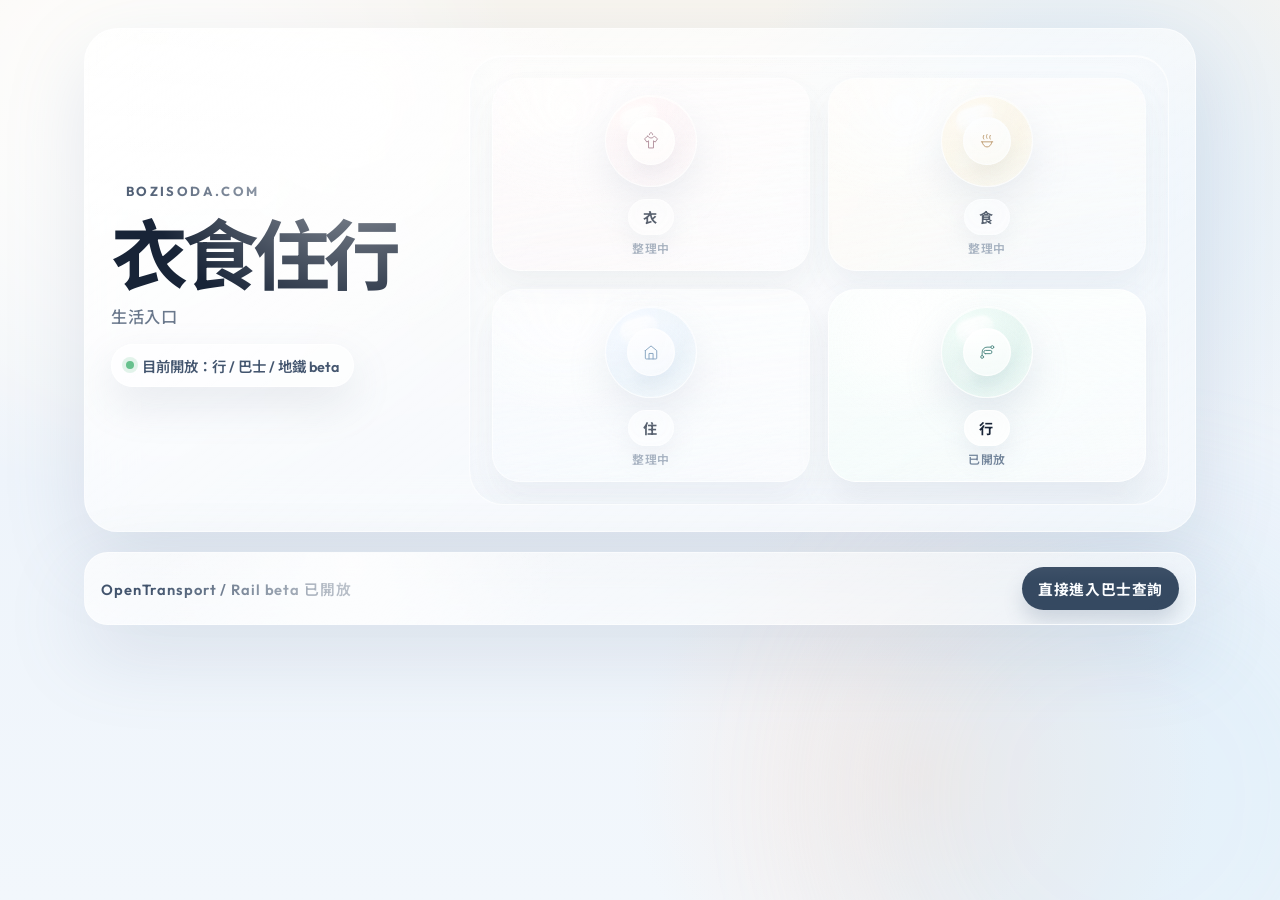
==== commit 50521576: "Make homepage travel menu drill down in place" ====
--- a/index.html
+++ b/index.html
@@ -35,68 +35,8 @@
             </header>
 
             <section class="bubble-stage" aria-label="主分類入口">
-                <div class="bubble-field">
-                    <button type="button" class="bubble-card bubble-clothing" data-category="clothing" aria-pressed="false">
-                        <span class="bubble-orb" aria-hidden="true">
-                            <span class="bubble-core">
-                                <svg class="bubble-icon" viewBox="0 0 64 64" aria-hidden="true">
-                                    <path d="M28 16.5c0-2.8 1.8-5 4-5s4 2.2 4 5"></path>
-                                    <path d="M24 20c2 3 4.8 4.5 8 4.5s6-1.5 8-4.5l8 6.5-5.7 8.1-4.3-3.2V49H25.9V31.4l-4.2 3.2-5.7-8.1L24 20Z"></path>
-                                </svg>
-                            </span>
-                        </span>
-                        <span class="bubble-nameplate">衣</span>
-                    </button>
-
-                    <button type="button" class="bubble-card bubble-food" data-category="food" aria-pressed="false">
-                        <span class="bubble-orb" aria-hidden="true">
-                            <span class="bubble-core">
-                                <svg class="bubble-icon" viewBox="0 0 64 64" aria-hidden="true">
-                                    <path d="M18 34h28"></path>
-                                    <path d="M20 34c1.4 8 6.6 12.5 12 12.5S42.6 42 44 34"></path>
-                                    <path d="M24 18c-2 3-2 6.1 0 9.2"></path>
-                                    <path d="M32 16c-2 3.2-2 6.4 0 9.6"></path>
-                                    <path d="M40 18c-2 3-2 6.1 0 9.2"></path>
-                                </svg>
-                            </span>
-                        </span>
-                        <span class="bubble-nameplate">食</span>
-                    </button>
-
-                    <button type="button" class="bubble-card bubble-home" data-category="home" aria-pressed="false">
-                        <span class="bubble-orb" aria-hidden="true">
-                            <span class="bubble-core">
-                                <svg class="bubble-icon" viewBox="0 0 64 64" aria-hidden="true">
-                                    <path d="M18 28.5 32 17l14 11.5V47a2 2 0 0 1-2 2H20a2 2 0 0 1-2-2V28.5Z"></path>
-                                    <path d="M27 49V35.5h10V49"></path>
-                                </svg>
-                            </span>
-                        </span>
-                        <span class="bubble-nameplate">住</span>
-                    </button>
-
-                    <button type="button" class="bubble-card bubble-travel" data-category="travel" aria-pressed="false">
-                        <span class="bubble-orb" aria-hidden="true">
-                            <span class="bubble-core">
-                                <svg class="bubble-icon" viewBox="0 0 64 64" aria-hidden="true">
-                                    <circle cx="20" cy="44" r="3.5"></circle>
-                                    <circle cx="45" cy="20" r="3.5"></circle>
-                                    <path d="M20 40v-8c0-6.6 5.4-12 12-12h9"></path>
-                                    <path d="M28 36h12a4 4 0 0 0 0-8H28a4 4 0 0 0 0 8Z"></path>
-                                </svg>
-                            </span>
-                        </span>
-                        <span class="bubble-nameplate">行</span>
-                    </button>
-                </div>
+                <div id="bubbleField" class="bubble-field" aria-live="polite"></div>
             </section>
-
-            <section
-                id="secondaryBubbleStage"
-                class="secondary-stage"
-                aria-label="二級入口"
-                aria-hidden="true"
-            ></section>
         </section>
 
         <section class="launch-panel" aria-label="已開放功能">
--- a/home.css
+++ b/home.css
@@ -178,9 +178,6 @@
     position: relative;
     min-height: 0;
     padding: 18px;
-    display: grid;
-    grid-template-columns: repeat(2, minmax(0, 1fr));
-    gap: 16px;
     border-radius: 30px;
     border: 1px solid rgba(255, 255, 255, 0.52);
     background:
@@ -216,6 +213,87 @@
     background: radial-gradient(circle, rgba(255, 255, 255, 0.28), transparent 68%);
     filter: blur(10px);
     opacity: 0.68;
+}
+
+.bubble-grid {
+    position: relative;
+    z-index: 1;
+    display: grid;
+    grid-template-columns: repeat(2, minmax(0, 1fr));
+    gap: 16px;
+}
+
+.bubble-grid-sublevel {
+    gap: 14px;
+}
+
+.bubble-drilldown {
+    position: relative;
+    z-index: 1;
+    display: grid;
+    gap: 14px;
+    min-height: 100%;
+}
+
+.bubble-drilldown-header {
+    display: flex;
+    align-items: center;
+    justify-content: space-between;
+    gap: 12px;
+}
+
+.bubble-drilldown-copy {
+    min-width: 0;
+    display: grid;
+    gap: 3px;
+    text-align: right;
+}
+
+.bubble-drilldown-title,
+.bubble-drilldown-subtitle {
+    margin: 0;
+}
+
+.bubble-drilldown-title {
+    color: #41526b;
+    font-size: 0.94rem;
+    font-weight: 700;
+    letter-spacing: 0.06em;
+}
+
+.bubble-drilldown-subtitle {
+    color: #708195;
+    font-size: 0.78rem;
+    font-weight: 600;
+}
+
+.bubble-back-btn {
+    display: inline-flex;
+    align-items: center;
+    gap: 8px;
+    padding: 9px 14px;
+    border: 1px solid rgba(255, 255, 255, 0.78);
+    border-radius: 999px;
+    background: rgba(255, 255, 255, 0.66);
+    color: #42556d;
+    font-size: 0.82rem;
+    font-weight: 700;
+    letter-spacing: 0.04em;
+    box-shadow: 0 12px 20px rgba(128, 145, 166, 0.1);
+    cursor: pointer;
+    transition: transform 180ms ease, box-shadow 180ms ease, background 180ms ease;
+}
+
+.bubble-back-btn:hover,
+.bubble-back-btn:focus-visible {
+    background: rgba(255, 255, 255, 0.86);
+    transform: translateY(-1px);
+    box-shadow: 0 16px 26px rgba(128, 145, 166, 0.14);
+}
+
+.bubble-back-btn:focus-visible {
+    outline: 2px solid rgba(113, 141, 175, 0.34);
+    outline-offset: 3px;
 }
 
 .bubble-card {
@@ -345,6 +423,20 @@
         opacity 220ms ease;
 }
 
+.bubble-copy {
+    display: grid;
+    justify-items: center;
+    gap: 4px;
+    text-align: center;
+}
+
+.bubble-meta {
+    color: #73859b;
+    font-size: 0.74rem;
+    font-weight: 600;
+    letter-spacing: 0.03em;
+}
+
 .bubble-card:hover,
 .bubble-card:focus-visible {
     --bubble-scale: 1.02;
@@ -401,6 +493,30 @@
 
 .bubble-card.is-dimmed .bubble-nameplate {
     opacity: 0.72;
+}
+
+.bubble-card.is-muted {
+    opacity: 0.72;
+}
+
+.bubble-card.is-muted .bubble-meta {
+    color: #8a98aa;
+}
+
+.bubble-card-sublevel {
+    min-height: 152px;
+}
+
+.bubble-card-sublevel .bubble-orb {
+    width: clamp(66px, 8vw, 82px);
+}
+
+.bubble-card-sublevel .bubble-nameplate {
+    font-size: 0.94rem;
+}
+
+.bubble-card-sublevel .bubble-meta {
+    font-size: 0.76rem;
 }
 
 .bubble-clothing {
@@ -714,6 +830,10 @@
         padding: 22px;
     }
 
+    .bubble-grid {
+        gap: 18px;
+    }
+
     .secondary-shell {
         padding: 22px 24px 20px;
     }
@@ -767,6 +887,27 @@
     .bubble-field {
         min-height: 252px;
         border-radius: 24px;
+    }
+
+    .bubble-grid {
+        gap: 12px;
+    }
+
+    .bubble-drilldown {
+        gap: 10px;
+    }
+
+    .bubble-drilldown-title {
+        font-size: 0.82rem;
+    }
+
+    .bubble-drilldown-subtitle {
+        font-size: 0.7rem;
+    }
+
+    .bubble-back-btn {
+        padding: 8px 12px;
+        font-size: 0.74rem;
     }
 
     .bubble-card {
@@ -787,6 +928,14 @@
         letter-spacing: 0.08em;
     }
 
+    .bubble-meta {
+        font-size: 0.68rem;
+    }
+
+    .bubble-card-sublevel {
+        min-height: 116px;
+    }
+
     .secondary-stage.is-visible {
         max-height: 170px;
     }
@@ -876,6 +1025,36 @@
         gap: 10px;
     }
 
+    .bubble-grid {
+        gap: 10px;
+    }
+
+    .bubble-drilldown {
+        gap: 8px;
+    }
+
+    .bubble-drilldown-header {
+        gap: 8px;
+    }
+
+    .bubble-drilldown-copy {
+        gap: 2px;
+    }
+
+    .bubble-drilldown-title {
+        font-size: 0.74rem;
+    }
+
+    .bubble-drilldown-subtitle {
+        font-size: 0.64rem;
+    }
+
+    .bubble-back-btn {
+        padding: 7px 10px;
+        font-size: 0.68rem;
+        gap: 6px;
+    }
+
     .bubble-card {
         min-height: 98px;
         padding: 10px 6px 8px;
@@ -899,6 +1078,22 @@
         padding: 5px 8px;
         font-size: 0.7rem;
         letter-spacing: 0.05em;
+    }
+
+    .bubble-meta {
+        font-size: 0.62rem;
+    }
+
+    .bubble-card-sublevel {
+        min-height: 92px;
+    }
+
+    .bubble-card-sublevel .bubble-orb {
+        width: 46px;
+    }
+
+    .bubble-card-sublevel .bubble-nameplate {
+        font-size: 0.76rem;
     }
 
     .secondary-stage.is-visible {
